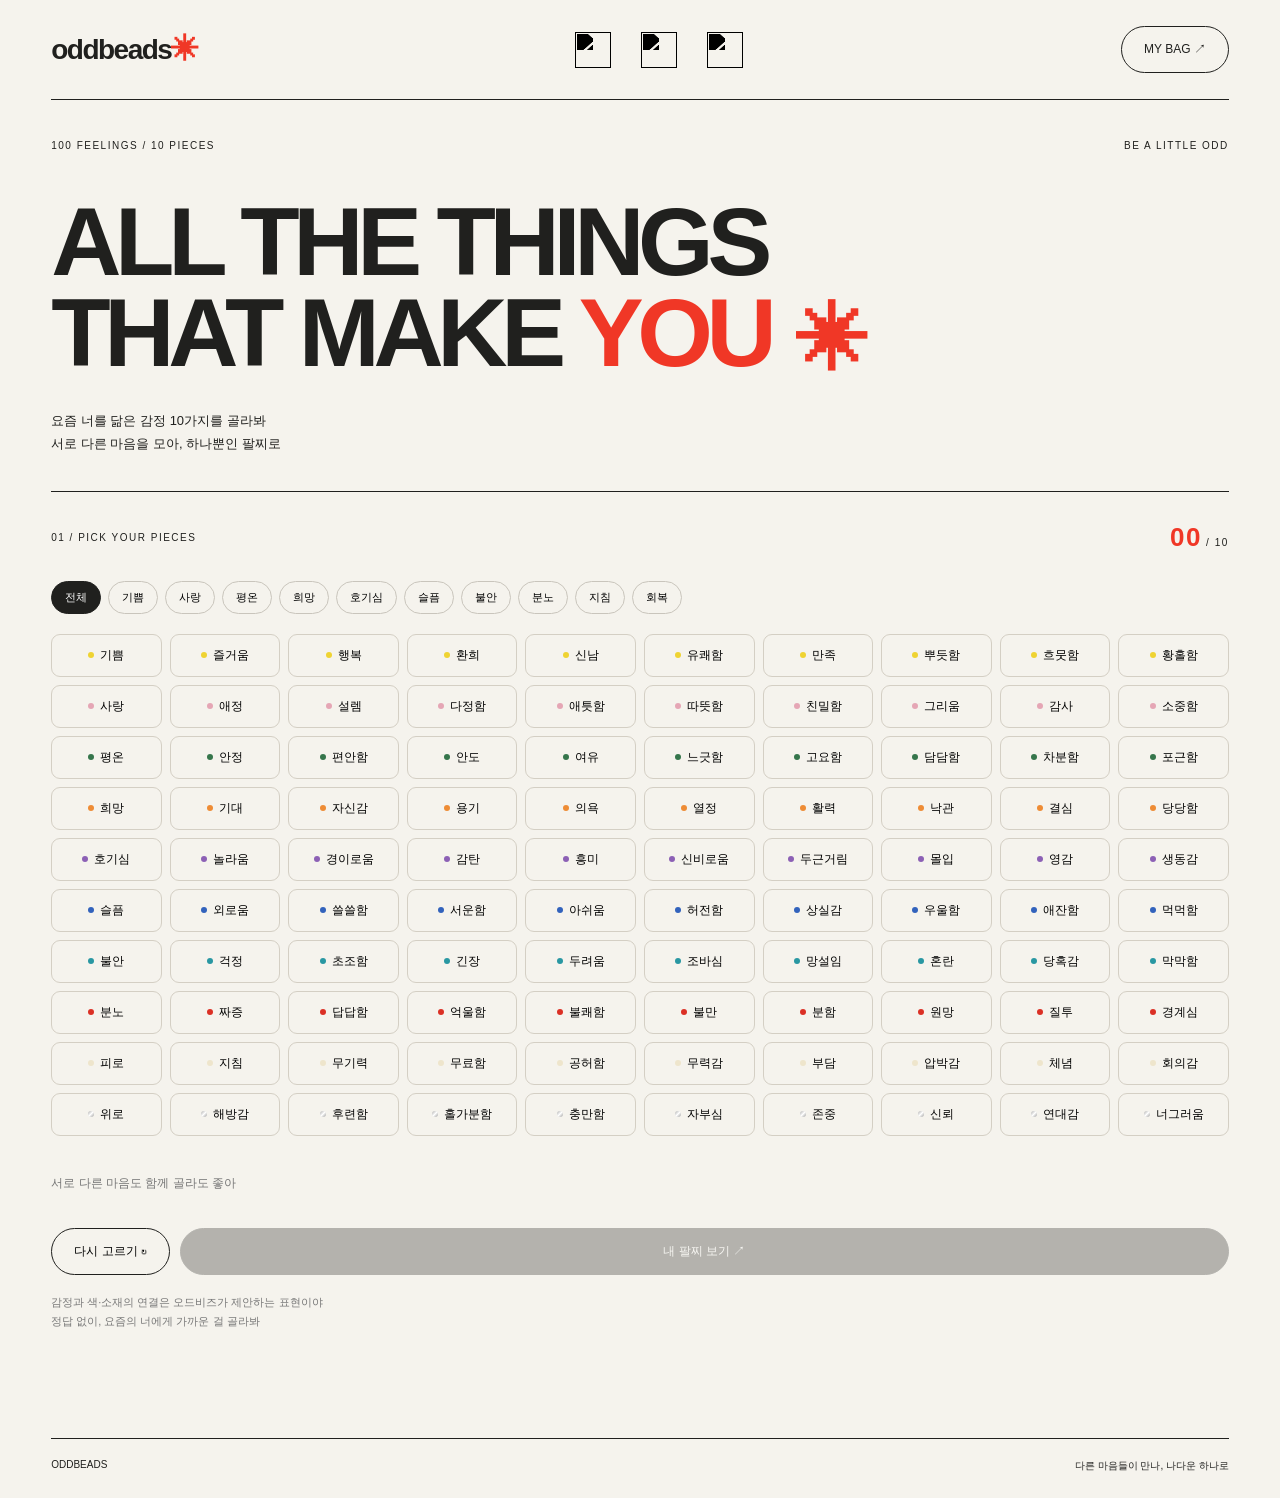
==== index.html @ 7bb87c07 "Add files via upload" ====
<!doctype html><html lang="ko"><head><meta charset="utf-8"><meta name="viewport" content="width=device-width,initial-scale=1"><title>EMOTION MIX — ODDBEADS</title><link rel="stylesheet" href="emotions.css?v=6"><link rel="stylesheet" href="emotion-steps.css?v=2"></head><body><header><a class="brand" href="home.html">oddbeads<span>✳</span></a><nav aria-label="Main navigation"><a href="home.html#beads" aria-label="Explore beads"><img src="assets/letter-0.png" alt=""><span>EXPLORE BEADS</span></a><a href="home.html#story" aria-label="Little meanings"><img src="assets/letter-0.png" alt=""><span>LITTLE MEANINGS</span></a><a href="emotions.html" aria-label="Style mix" aria-current="page"><img src="assets/letter-0.png" alt=""><span>STYLE MIX</span></a></nav><a class="outline" href="checkout.html">MY BAG ↗</a></header><main><section class="feeling-hero"><div class="eyebrow"><span>100 FEELINGS / 10 PIECES</span><span>BE A LITTLE ODD</span></div><h1>ALL THE THINGS<br>THAT MAKE <em>YOU</em><span class="hero-star" aria-hidden="true">✳</span></h1><div class="hero-bottom"><p>요즘 너를 닮은 감정 10가지를 골라봐<br>서로 다른 마음을 모아, 하나뿐인 팔찌로</p></div></section><section class="feeling-workspace"><div class="feeling-picker"><div class="section-top"><span>01 / PICK YOUR PIECES</span><span><b id="feeling-count">00</b> / 10</span></div><div id="feeling-filters" class="feeling-filters" role="group" aria-label="감정 묶음"></div><div id="feeling-options" class="feeling-options" role="group" aria-label="100가지 감정"></div><div id="selection-list" class="selection-list"></div><div class="picker-actions"><button id="reset-feelings" class="outline">다시 고르기 ↻</button><button id="build-bracelet" class="primary" disabled>내 팔찌 보기 ↗</button></div><p class="note">감정과 색·소재의 연결은 오드비즈가 제안하는 표현이야<br>정답 없이, 요즘의 너에게 가까운 걸 골라봐</p></div><aside class="bracelet-panel" hidden><div class="section-top"><span>02 / YOUR BRACELET</span><span class="live-dot">LIVE</span></div><div class="bracelet-preview" id="bracelet-preview"><div class="bracelet-cord"></div><div id="bracelet-beads"></div><div class="bracelet-center"><span>ODDBEADS</span><strong id="bracelet-title">PIECES OF ME</strong><span>10 PIECES · ONE YOU</span></div></div><p id="preview-caption" class="preview-caption"></p><div id="result-details" hidden><h3>A LITTLE MORE YOU</h3><ul id="recipe-list"></ul><div class="price-line"><span>팔찌 기본가</span><span>7,000원</span></div><div class="price-line"><span>비즈 10개</span><span id="beads-price"></span></div><div class="price-line total"><span>예상 상품 금액</span><strong id="bracelet-price"></strong></div><p class="note">16cm 기준 · 비즈 10mm 10개와 연결 줄로 구성한 조합 미리보기<br>비즈 단가는 제안 가격 · 배송비 별도<br>현재 주문 확인까지 가능하며 실제 결제는 연결 전이야</p><div class="purchase-actions"><button id="bracelet-cart" class="outline">장바구니 담기</button><button id="bracelet-buy" class="primary">주문 확인으로 ↗</button></div><button id="bracelet-custom" class="text-button">내 취향으로 더 다듬기 ↗</button></div><p id="status" role="status" aria-live="polite"></p></aside></section></main><footer><span>ODDBEADS</span><span>다른 마음들이 만나, 나다운 하나로</span></footer><script src="emotion-catalog.js"></script><script src="emotions.js?v=6"></script></body></html>
---- emotions.css ----
*{box-sizing:border-box}body{margin:0;background:#f5f3ed;color:#20201e;font-family:Helvetica,Arial,'Apple SD Gothic Neo',sans-serif}a{color:inherit;text-decoration:none}button{font:inherit;cursor:pointer}header{margin:0 4%;height:100px;border-bottom:1px solid;display:flex;align-items:center;justify-content:space-between}.brand{font-size:28px;font-weight:800;letter-spacing:-1.5px}.brand span{color:#f03726}header nav{display:flex;gap:22px}header nav a{position:relative;display:grid;place-items:center;width:44px;height:44px}header nav img{width:36px;height:36px;object-fit:contain;transition:transform .25s}header nav a:hover img{transform:translateY(-4px) rotate(-8deg)}header nav span{position:absolute;top:100%;white-space:nowrap;background:#20201e;color:white;padding:8px 12px;border-radius:20px;font-size:10px;opacity:0;pointer-events:none}header nav a:hover span,header nav a:focus-visible span{opacity:1}.outline,.primary{border:1px solid #20201e;border-radius:30px;padding:14px 22px;background:none;font-size:12px}.primary{background:#20201e;color:#fff}.primary:disabled{opacity:.3;cursor:default}main{margin:0 4%}.feeling-hero{padding:40px 0 35px}.eyebrow,.section-top{display:flex;justify-content:space-between;font-size:10px;letter-spacing:1.5px}.feeling-hero h1{font-size:clamp(48px,7.6vw,120px);letter-spacing:-.065em;line-height:.94;margin:45px 0 30px;position:relative;font-weight:800}.feeling-hero em{font-style:normal;color:#f03726}.hero-star{color:#f03726;display:inline-block;font-size:.75em;margin-left:25px;animation:spin 25s linear infinite}.hero-bottom{display:flex;justify-content:space-between;align-items:end}.hero-bottom h2{font-size:28px;letter-spacing:-1px;margin:0}.hero-bottom p{font-size:13px;line-height:1.8;margin:0}.feeling-workspace{border-top:1px solid #20201e;display:grid;grid-template-columns:1.15fr 1fr;gap:5%;padding-top:30px}.feeling-picker{padding-bottom:35px}.section-top{align-items:center}.section-top b{font-size:26px;color:#f03726}.feeling-filters{display:flex;gap:7px;flex-wrap:wrap;margin:28px 0 20px}.feeling-filters button{border:1px solid #c9c5bc;border-radius:20px;background:transparent;padding:8px 13px;font-size:11px}.feeling-filters .on{background:#20201e;color:#fff;border-color:#20201e}.feeling-options{display:grid;grid-template-columns:repeat(5,minmax(0,1fr));gap:8px}.feeling-options button{display:flex;align-items:center;justify-content:center;gap:6px;border:1px solid #d4cfc4;border-radius:9px;min-height:43px;background:transparent;font-size:12px;transition:transform .2s,background .2s,color .2s}.feeling-options button:hover{transform:translateY(-3px);border-color:#20201e}.feeling-options button.on{background:#20201e;color:#fff;animation:pop .3s ease}.feeling-options button:disabled:not(.on){opacity:.3;cursor:default}.feeling-options button[hidden]{display:none}.feeling-options i{width:6px;height:6px;border-radius:50%;flex:none}.selection-list{display:flex;gap:7px;flex-wrap:wrap;min-height:60px;align-content:center;margin-top:18px}.selection-list button{border:0;border-bottom:1px solid #f03726;color:#a32d20;background:none;padding:6px 2px;font-size:11px}.selection-list>span{font-size:12px;color:#777}.picker-actions{display:flex;gap:10px;margin-top:14px}.picker-actions .primary{flex:1}.note{font-size:11px;color:#777;line-height:1.8;margin-top:18px}.bracelet-panel{position:sticky;top:25px;align-self:start;background:#ede9df;border-radius:4px;padding:25px}.live-dot:before{content:"";display:inline-block;width:6px;height:6px;background:#f03726;border-radius:50%;margin-right:6px}.bracelet-preview{position:relative;width:min(100%,370px);aspect-ratio:1;margin:25px auto 10px}.bracelet-cord{position:absolute;inset:10%;border:1px solid #a49a87;border-radius:50%}#bracelet-beads{position:absolute;inset:0}.bracelet-slot{position:absolute;width:19%;height:19%;transform:translate(-50%,-50%);display:grid;place-items:center}.bracelet-slot>span{background:#f5f3ed;border:1px dashed #bdb6a7;border-radius:50%;width:48%;aspect-ratio:1;display:grid;place-items:center;color:#bdb6a7;font-size:13px}.bracelet-slot img{width:100%;height:100%;object-fit:contain;filter:drop-shadow(0 5px 3px #655c4320);transform:rotate(var(--turn));animation:bead-in .5s cubic-bezier(.2,.8,.25,1.3) both}.bracelet-center{position:absolute;inset:35% 20%;display:flex;flex-direction:column;justify-content:center;text-align:center;gap:10px;pointer-events:none}.bracelet-center span{font-size:8px;letter-spacing:2px}.bracelet-center strong{font-size:15px;letter-spacing:-.5px}.preview-caption{text-align:center;font-size:12px;line-height:1.7}.celebrate .bracelet-slot img{animation:bead-in .6s cubic-bezier(.2,.8,.25,1.4) var(--delay) both}#result-details{margin-top:25px;border-top:1px solid #bfb7a7;padding-top:12px}#result-details h3{font-size:24px;letter-spacing:-1px}#recipe-list{padding:0;margin:0 0 22px;list-style:none;display:grid;grid-template-columns:1fr 1fr;gap:10px}#recipe-list li span,#recipe-list small{display:block;font-size:11px}#recipe-list small{font-size:10px;color:#777;margin-top:3px}.price-line{display:flex;justify-content:space-between;font-size:12px;margin:12px 0}.price-line.total{border-top:1px solid #c4bcac;padding-top:15px;font-size:16px}.purchase-actions{display:flex;gap:8px}.purchase-actions button{flex:1;padding:14px 8px}.text-button{border:0;border-bottom:1px solid;background:none;padding:8px 0;font-size:11px;margin-top:15px}#status{font-size:12px;color:#a32d20;min-height:18px}footer{margin:60px 4% 25px;border-top:1px solid #20201e;padding-top:20px;display:flex;justify-content:space-between;font-size:10px}button:focus-visible,a:focus-visible{outline:2px solid #f03726;outline-offset:4px}@keyframes spin{to{transform:rotate(360deg)}}@keyframes pop{50%{transform:scale(1.08)}}@keyframes bead-in{from{opacity:0;transform:translateY(-30px) rotate(calc(var(--turn) - 40deg)) scale(.5)}to{opacity:1;transform:rotate(var(--turn)) scale(1)}}@media(max-width:800px){.feeling-workspace{grid-template-columns:1fr}.bracelet-panel{position:static}.hero-bottom{align-items:start;gap:15px}.hero-bottom h2{font-size:22px}.hero-bottom p{font-size:11px}header{height:80px}.brand{font-size:23px}header nav{gap:7px}header>.outline{padding:10px;font-size:10px}.feeling-hero h1{margin-top:30px}.hero-star{margin-left:12px}}@media(max-width:450px){.feeling-options{grid-template-columns:repeat(4,minmax(0,1fr))}.hero-bottom{flex-direction:column}header nav img{width:28px;height:28px}header nav a{width:30px}.picker-actions .outline,.picker-actions .primary{padding:13px 9px;font-size:11px}}@media(prefers-reduced-motion:reduce){*,*:before,*:after{animation:none!important;transition:none!important}}
header nav img{filter:brightness(0)}
---- emotion-steps.css ----
[hidden]{display:none!important}.feeling-workspace{grid-template-columns:1fr}.feeling-workspace:not(.has-bracelet) .feeling-options{grid-template-columns:repeat(10,minmax(0,1fr))}.feeling-workspace.has-bracelet{grid-template-columns:1.15fr 1fr}.bracelet-panel{scroll-margin-top:30px}.bracelet-panel:not([hidden]){display:block}@media(max-width:1000px){.feeling-workspace:not(.has-bracelet) .feeling-options{grid-template-columns:repeat(5,minmax(0,1fr))}}@media(max-width:800px){.feeling-workspace.has-bracelet{grid-template-columns:1fr}}@media(max-width:450px){.feeling-workspace:not(.has-bracelet) .feeling-options{grid-template-columns:repeat(4,minmax(0,1fr))}}
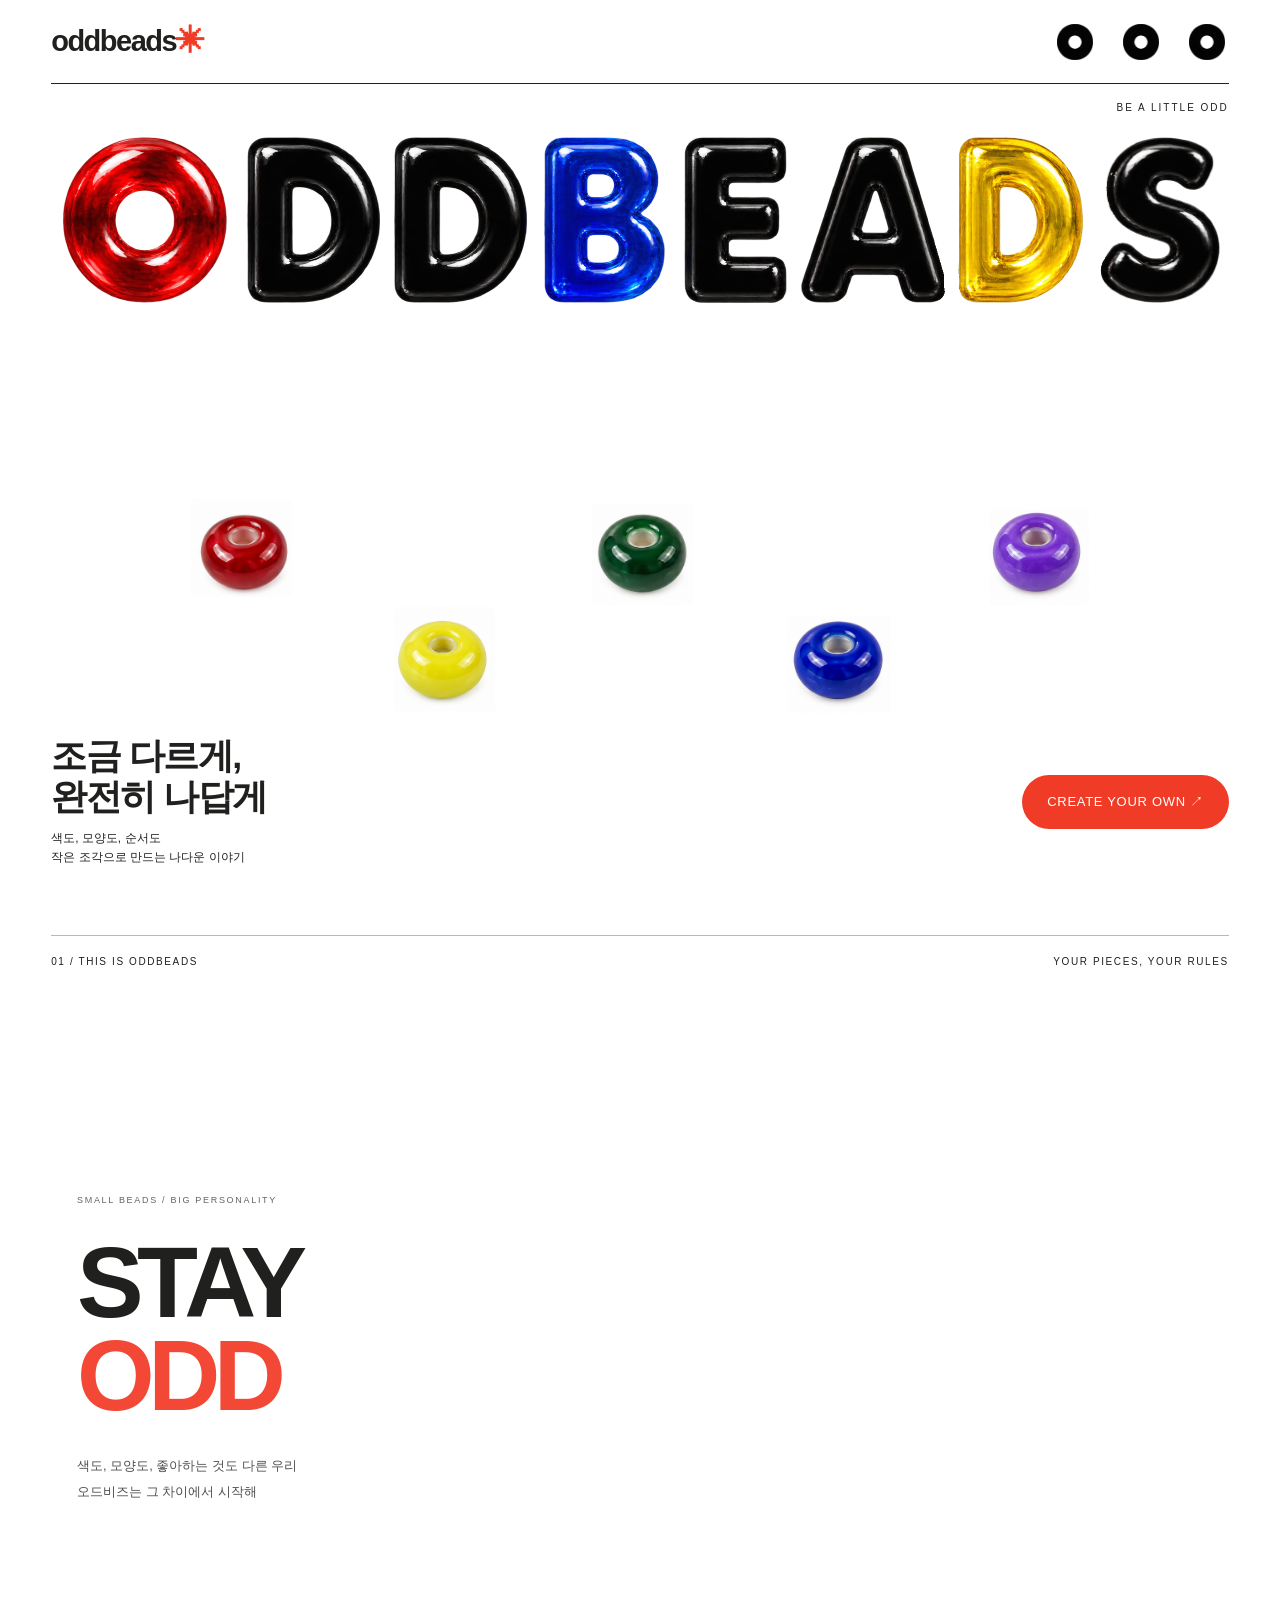
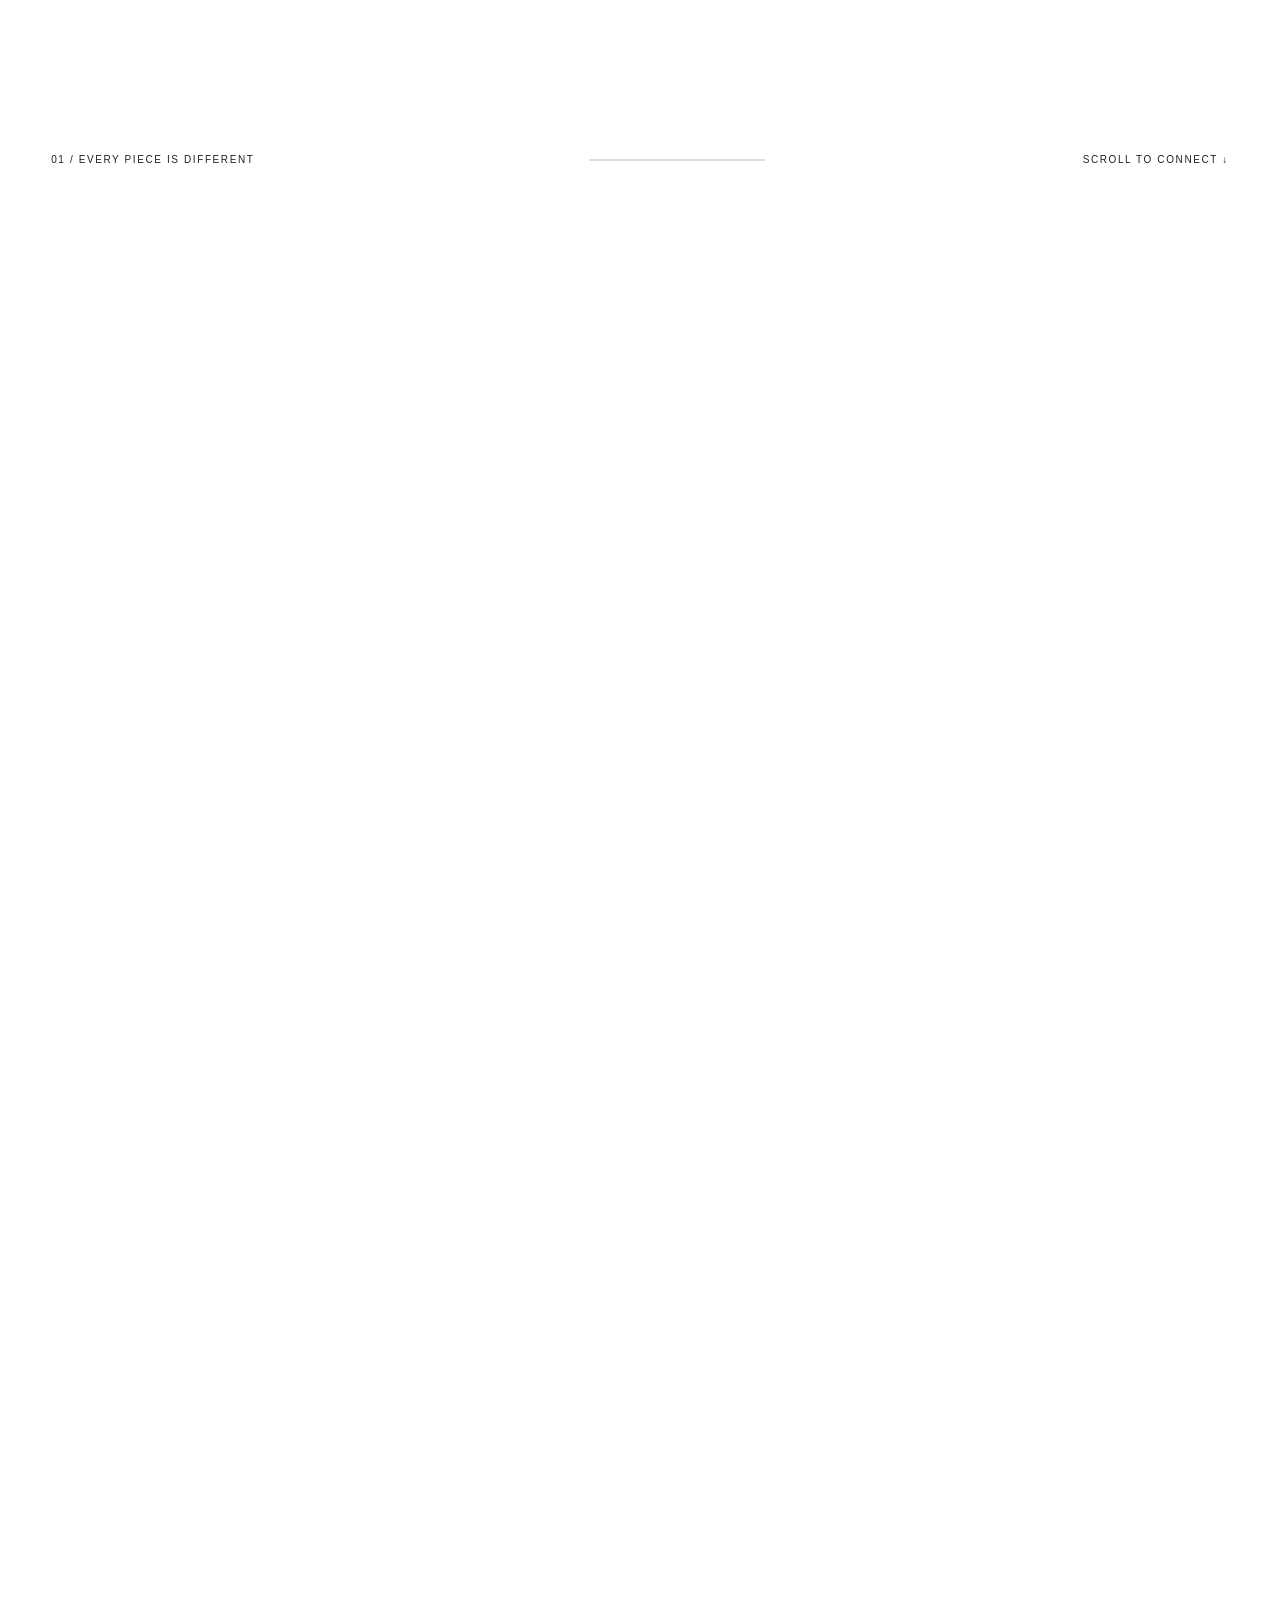
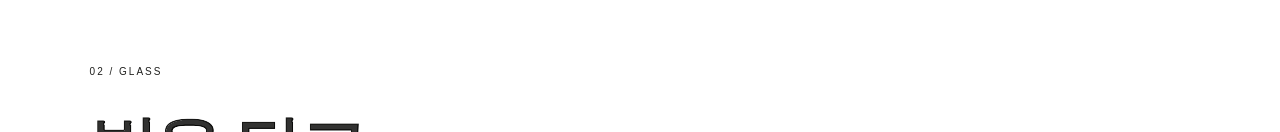
==== commit 34bcf6d6: "Set homepage landing page to brand home Co-authored-by: Copilot App <223556219+Copilot@users.noreply" ====
--- a/index.html
+++ b/index.html
@@ -1 +1,13 @@
-<!doctype html><html lang="ko"><head><meta charset="utf-8"><meta name="viewport" content="width=device-width,initial-scale=1"><title>EMOTION MIX — ODDBEADS</title><link rel="stylesheet" href="emotions.css?v=6"><link rel="stylesheet" href="emotion-steps.css?v=2"></head><body><header><a class="brand" href="home.html">oddbeads<span>✳</span></a><nav aria-label="Main navigation"><a href="home.html#beads" aria-label="Explore beads"><img src="assets/letter-0.png" alt=""><span>EXPLORE BEADS</span></a><a href="home.html#story" aria-label="Little meanings"><img src="assets/letter-0.png" alt=""><span>LITTLE MEANINGS</span></a><a href="emotions.html" aria-label="Style mix" aria-current="page"><img src="assets/letter-0.png" alt=""><span>STYLE MIX</span></a></nav><a class="outline" href="checkout.html">MY BAG ↗</a></header><main><section class="feeling-hero"><div class="eyebrow"><span>100 FEELINGS / 10 PIECES</span><span>BE A LITTLE ODD</span></div><h1>ALL THE THINGS<br>THAT MAKE <em>YOU</em><span class="hero-star" aria-hidden="true">✳</span></h1><div class="hero-bottom"><p>요즘 너를 닮은 감정 10가지를 골라봐<br>서로 다른 마음을 모아, 하나뿐인 팔찌로</p></div></section><section class="feeling-workspace"><div class="feeling-picker"><div class="section-top"><span>01 / PICK YOUR PIECES</span><span><b id="feeling-count">00</b> / 10</span></div><div id="feeling-filters" class="feeling-filters" role="group" aria-label="감정 묶음"></div><div id="feeling-options" class="feeling-options" role="group" aria-label="100가지 감정"></div><div id="selection-list" class="selection-list"></div><div class="picker-actions"><button id="reset-feelings" class="outline">다시 고르기 ↻</button><button id="build-bracelet" class="primary" disabled>내 팔찌 보기 ↗</button></div><p class="note">감정과 색·소재의 연결은 오드비즈가 제안하는 표현이야<br>정답 없이, 요즘의 너에게 가까운 걸 골라봐</p></div><aside class="bracelet-panel" hidden><div class="section-top"><span>02 / YOUR BRACELET</span><span class="live-dot">LIVE</span></div><div class="bracelet-preview" id="bracelet-preview"><div class="bracelet-cord"></div><div id="bracelet-beads"></div><div class="bracelet-center"><span>ODDBEADS</span><strong id="bracelet-title">PIECES OF ME</strong><span>10 PIECES · ONE YOU</span></div></div><p id="preview-caption" class="preview-caption"></p><div id="result-details" hidden><h3>A LITTLE MORE YOU</h3><ul id="recipe-list"></ul><div class="price-line"><span>팔찌 기본가</span><span>7,000원</span></div><div class="price-line"><span>비즈 10개</span><span id="beads-price"></span></div><div class="price-line total"><span>예상 상품 금액</span><strong id="bracelet-price"></strong></div><p class="note">16cm 기준 · 비즈 10mm 10개와 연결 줄로 구성한 조합 미리보기<br>비즈 단가는 제안 가격 · 배송비 별도<br>현재 주문 확인까지 가능하며 실제 결제는 연결 전이야</p><div class="purchase-actions"><button id="bracelet-cart" class="outline">장바구니 담기</button><button id="bracelet-buy" class="primary">주문 확인으로 ↗</button></div><button id="bracelet-custom" class="text-button">내 취향으로 더 다듬기 ↗</button></div><p id="status" role="status" aria-live="polite"></p></aside></section></main><footer><span>ODDBEADS</span><span>다른 마음들이 만나, 나다운 하나로</span></footer><script src="emotion-catalog.js"></script><script src="emotions.js?v=6"></script></body></html>+<!doctype html>
+<html lang="ko">
+<head>
+<meta charset="utf-8">
+<meta name="viewport" content="width=device-width,initial-scale=1">
+<meta http-equiv="refresh" content="0; url=home.html">
+<link rel="canonical" href="home.html">
+<title>ODDBEADS — 조금 다르게, 완전히 나답게</title>
+</head>
+<body>
+<p><a href="home.html">ODDBEADS 홈페이지로 이동하기</a></p>
+</body>
+</html>
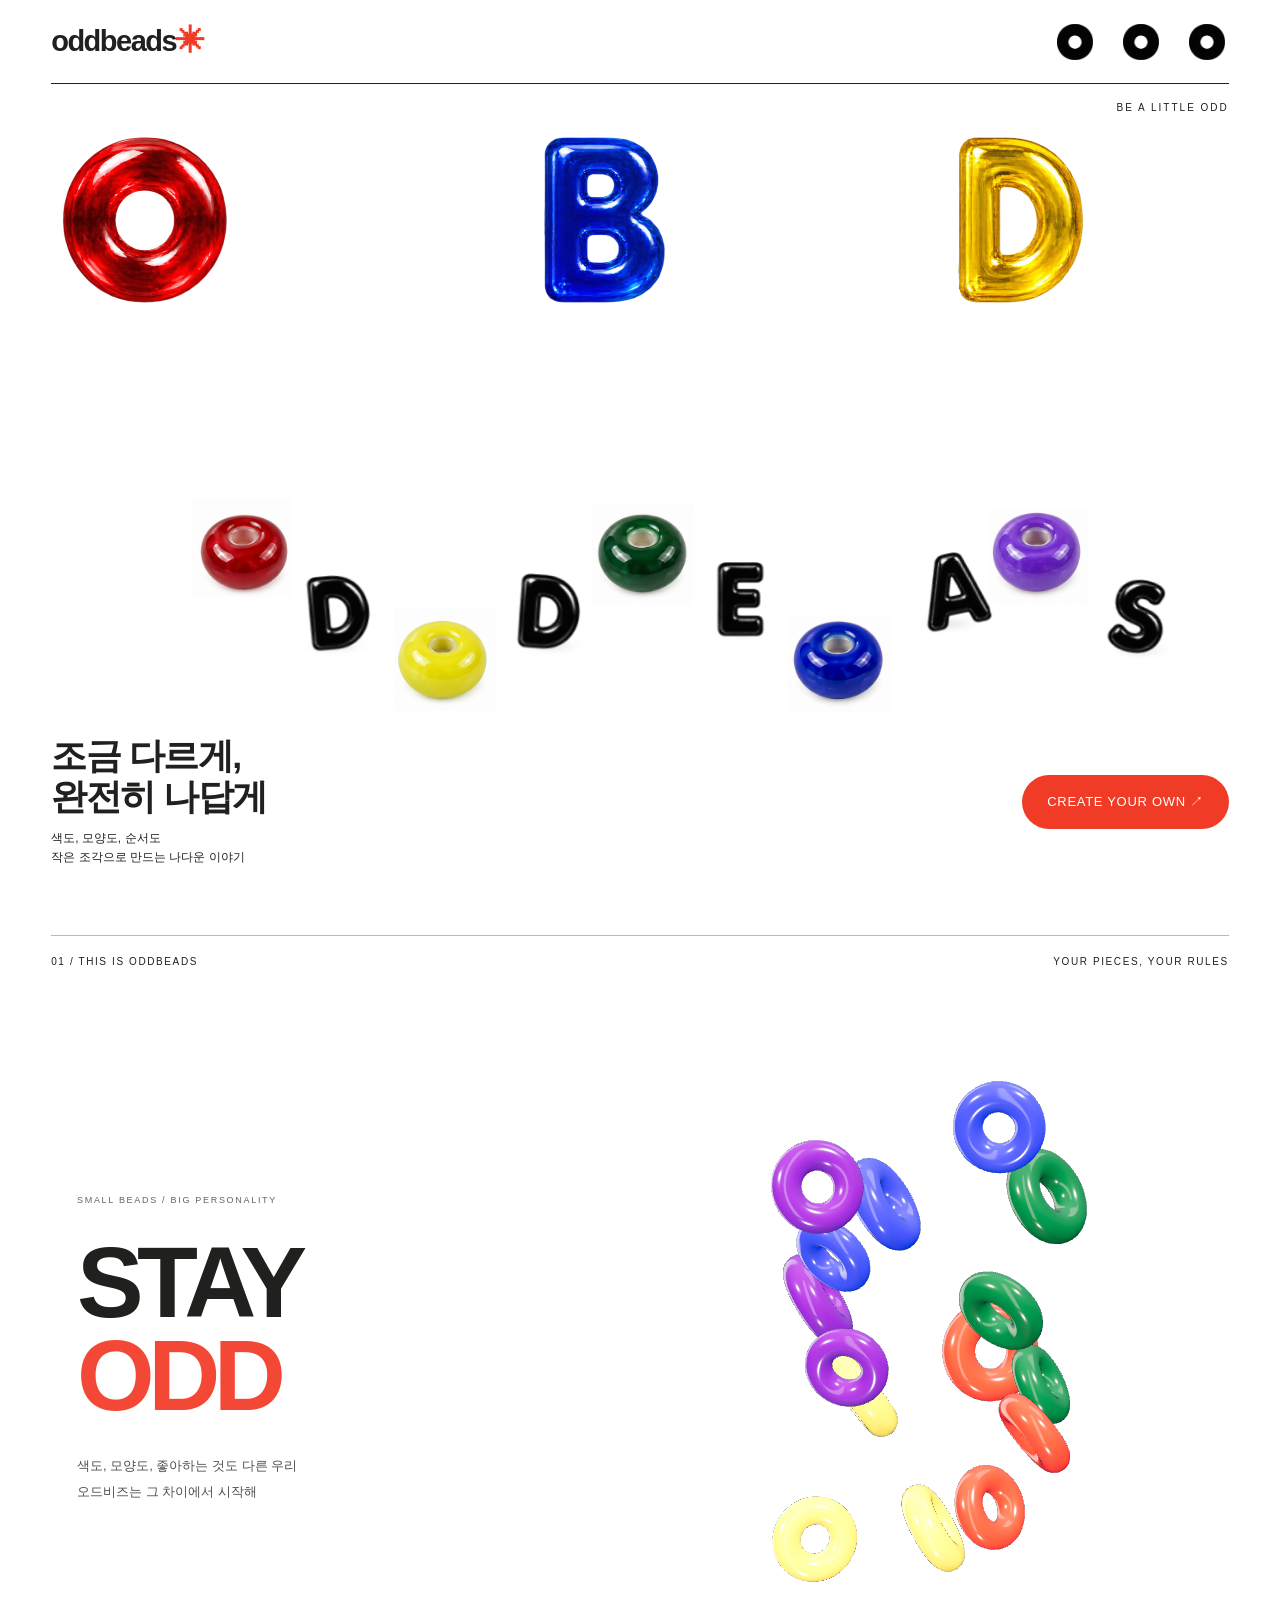
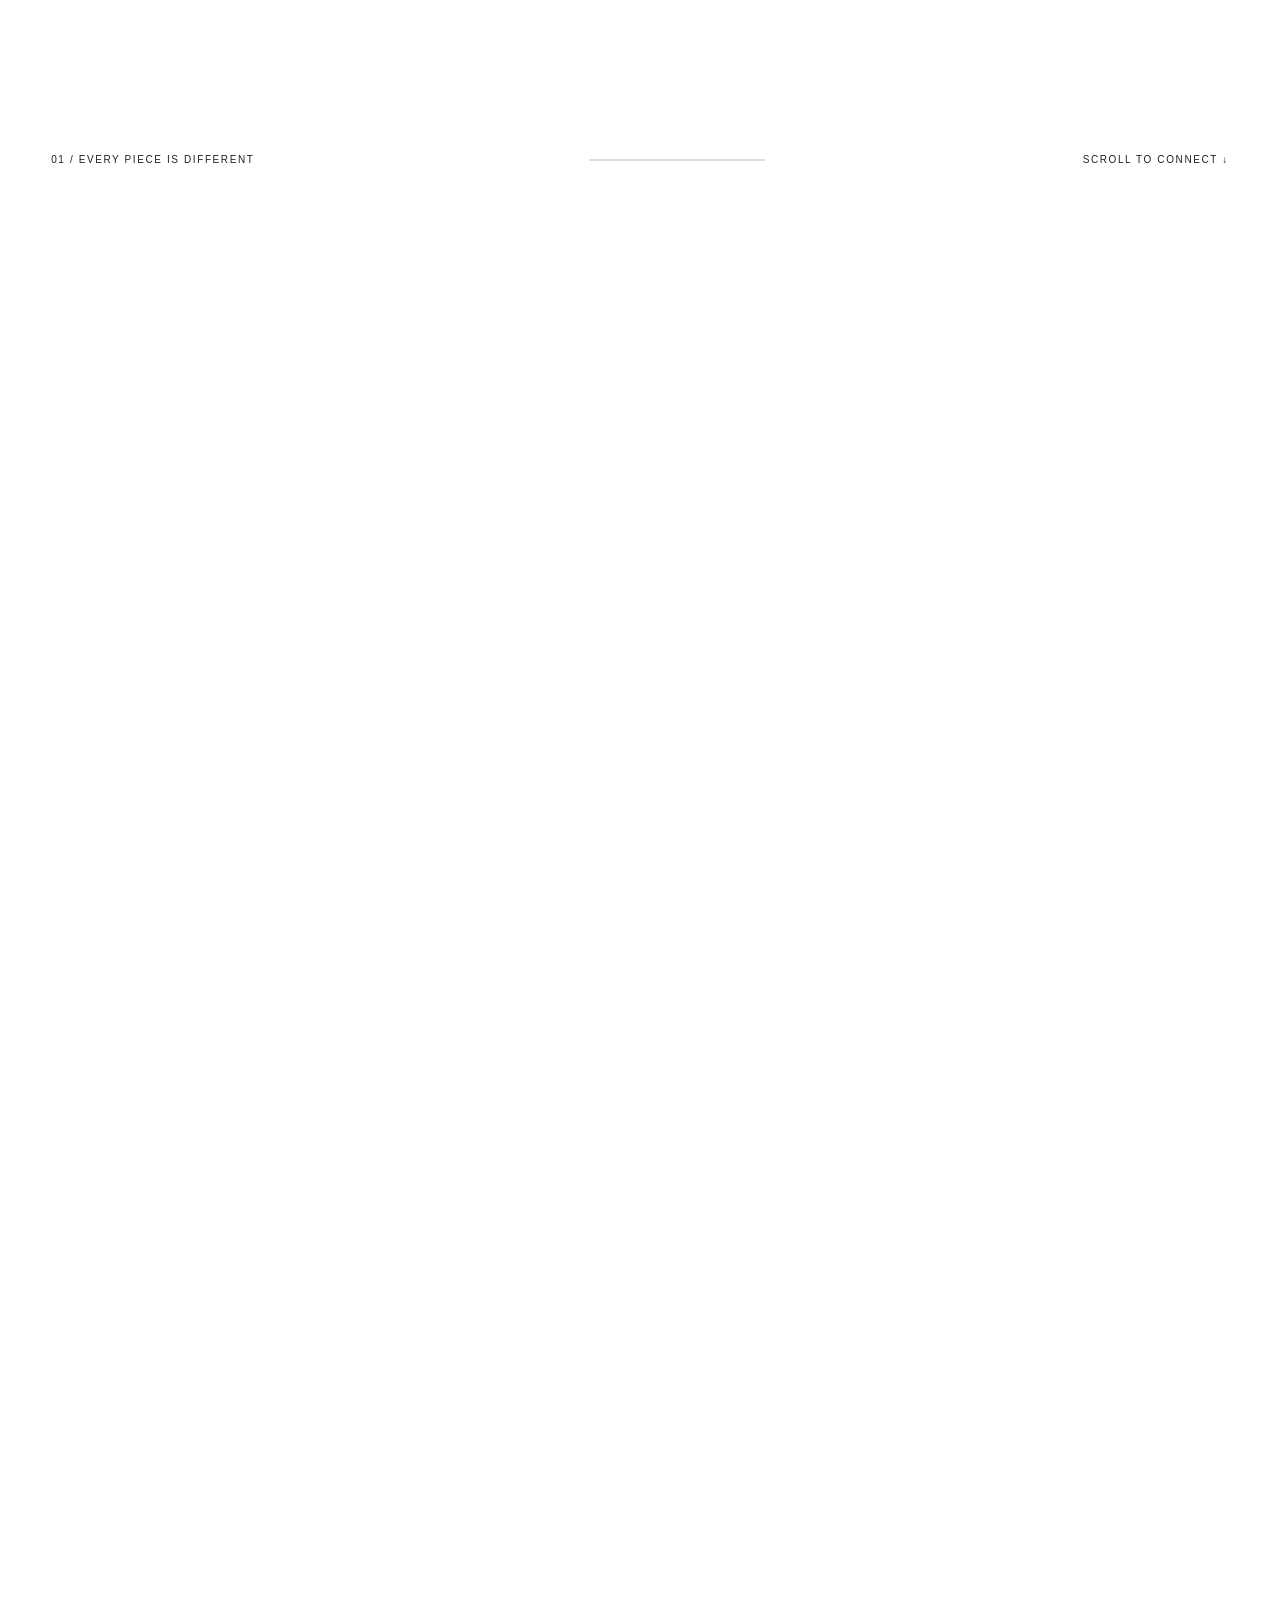
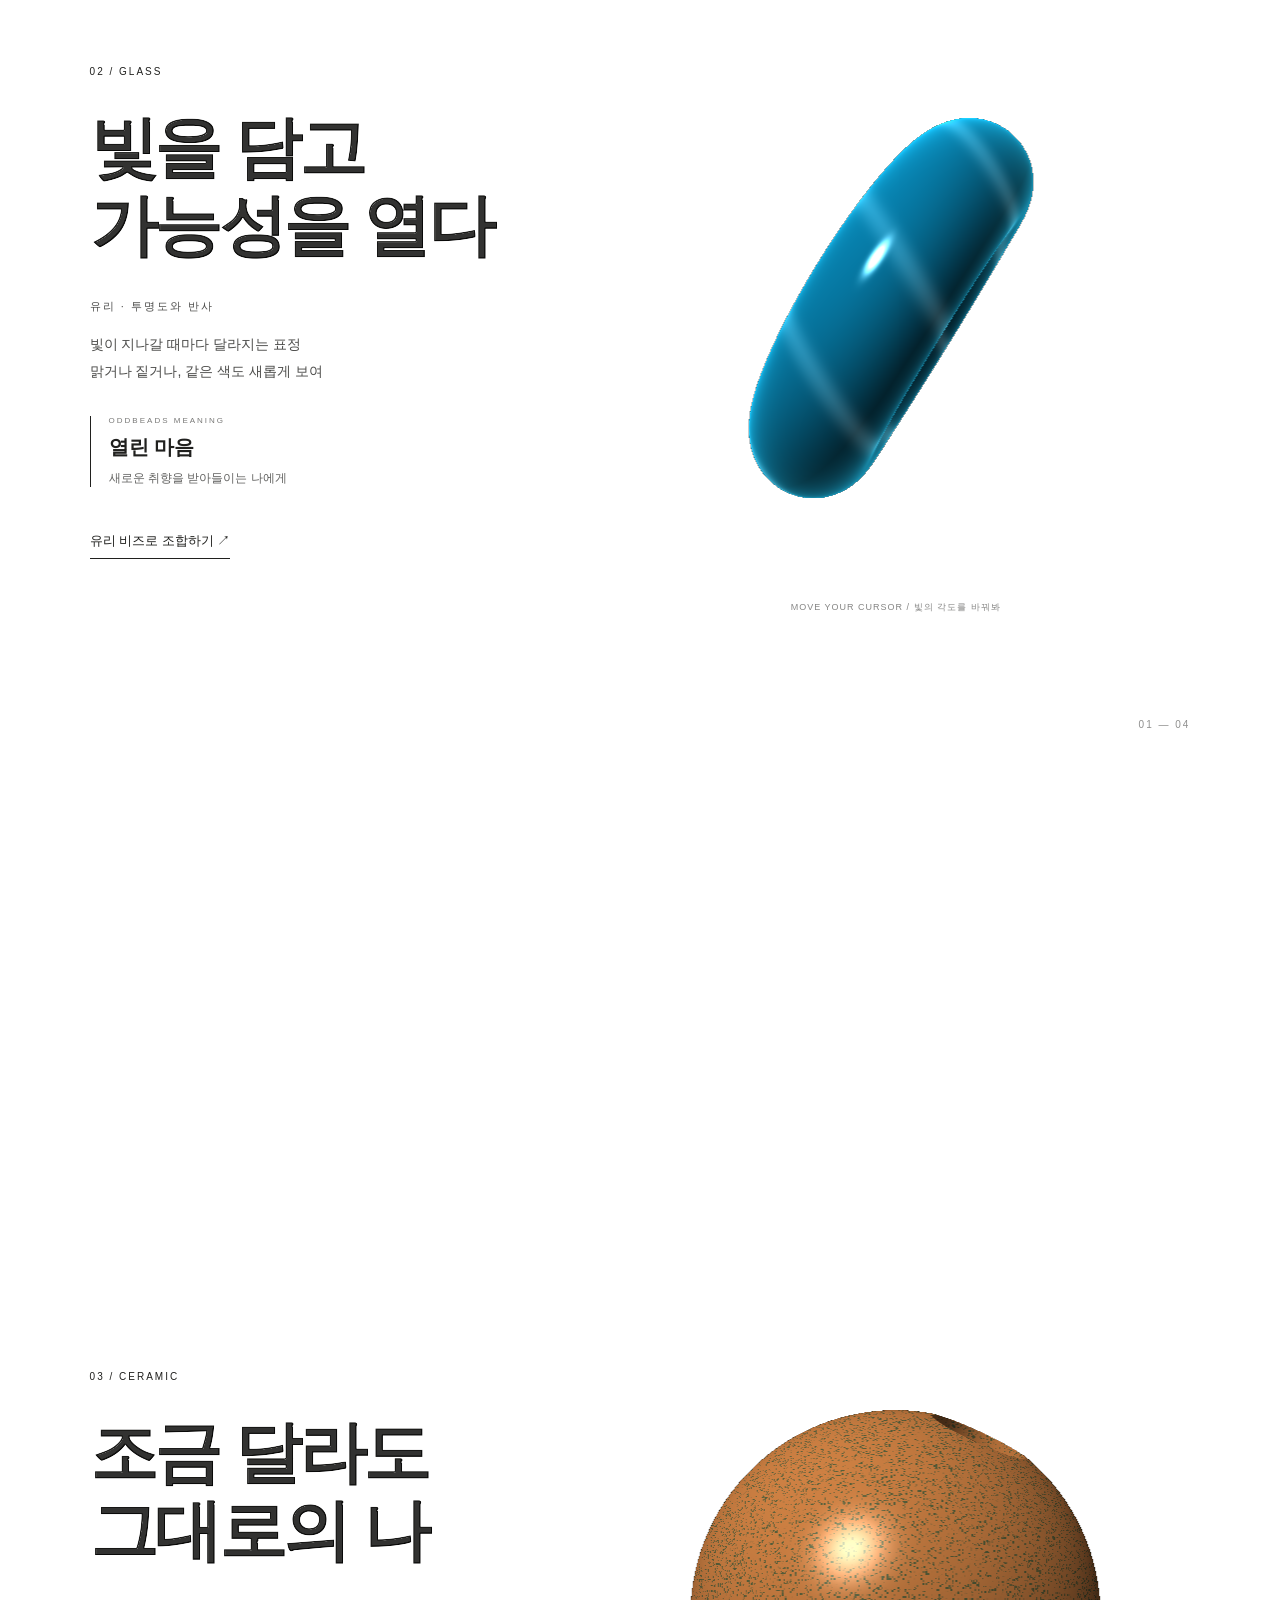
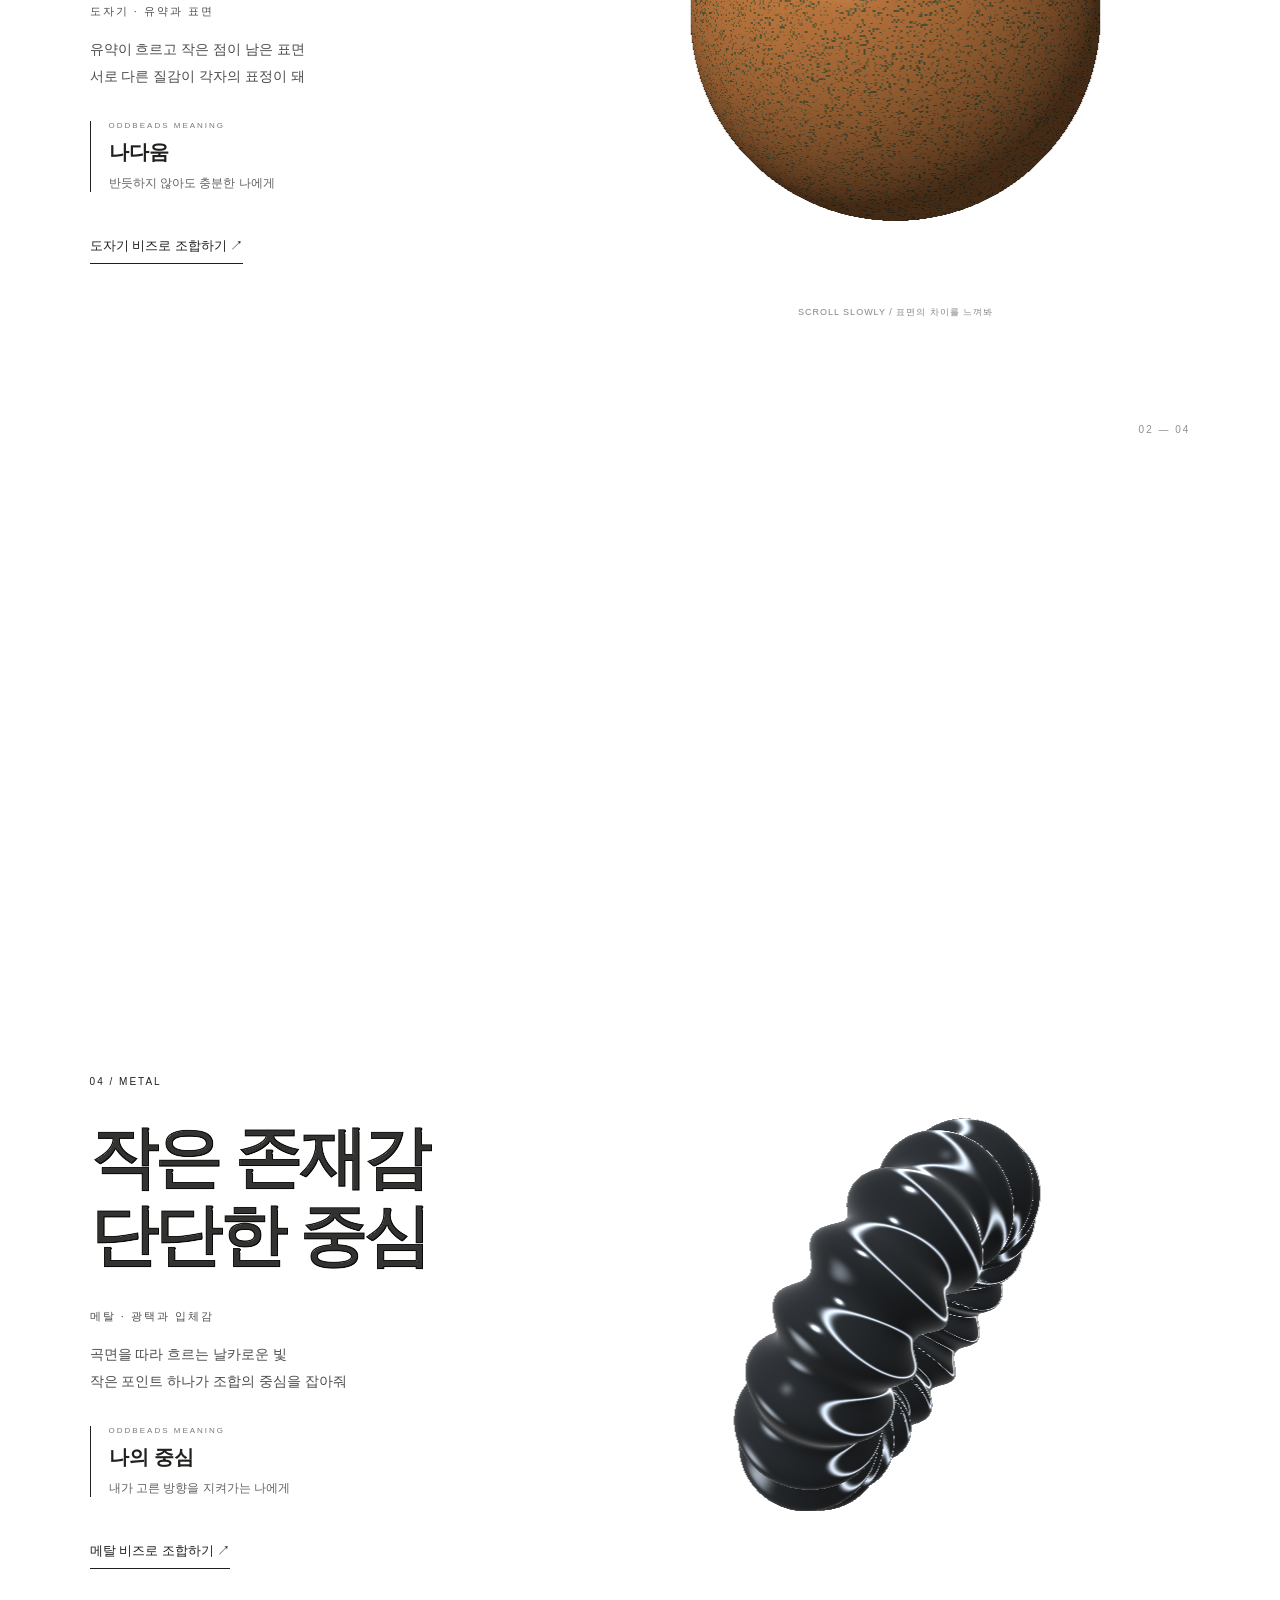
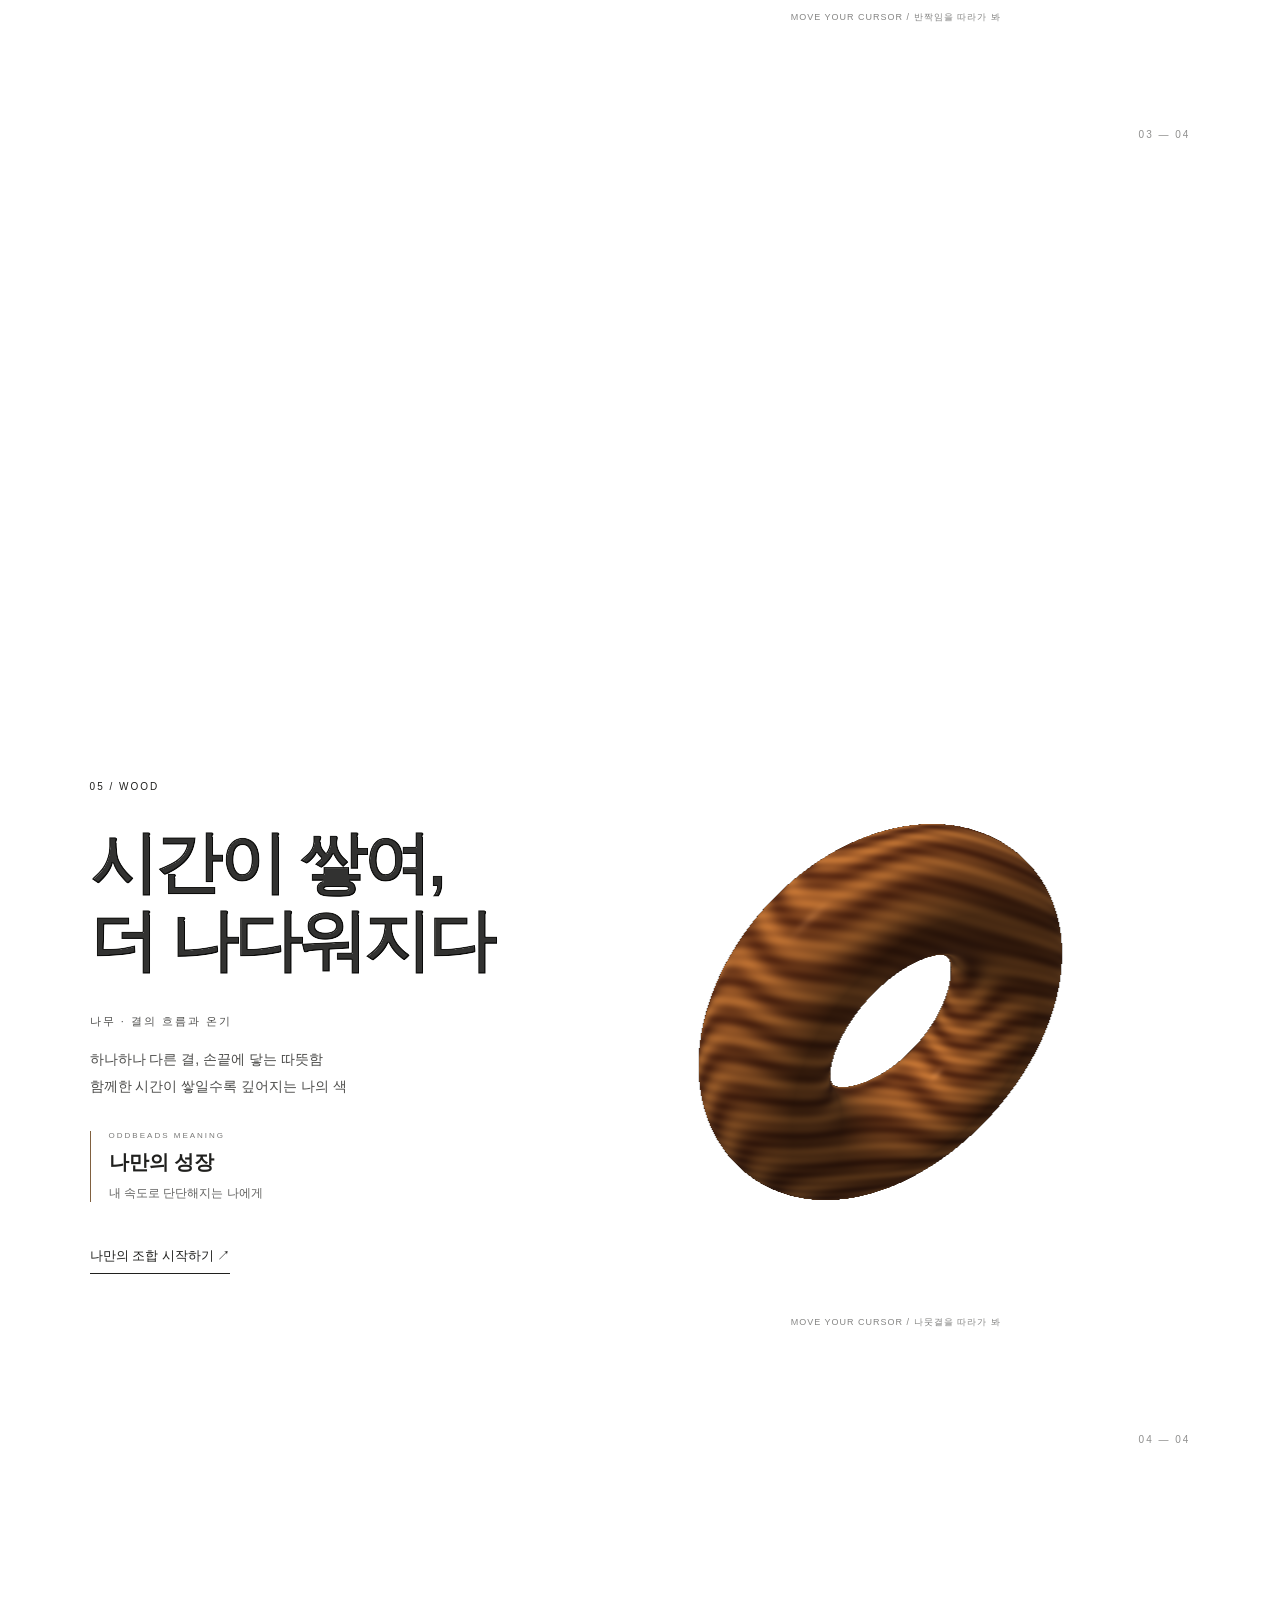
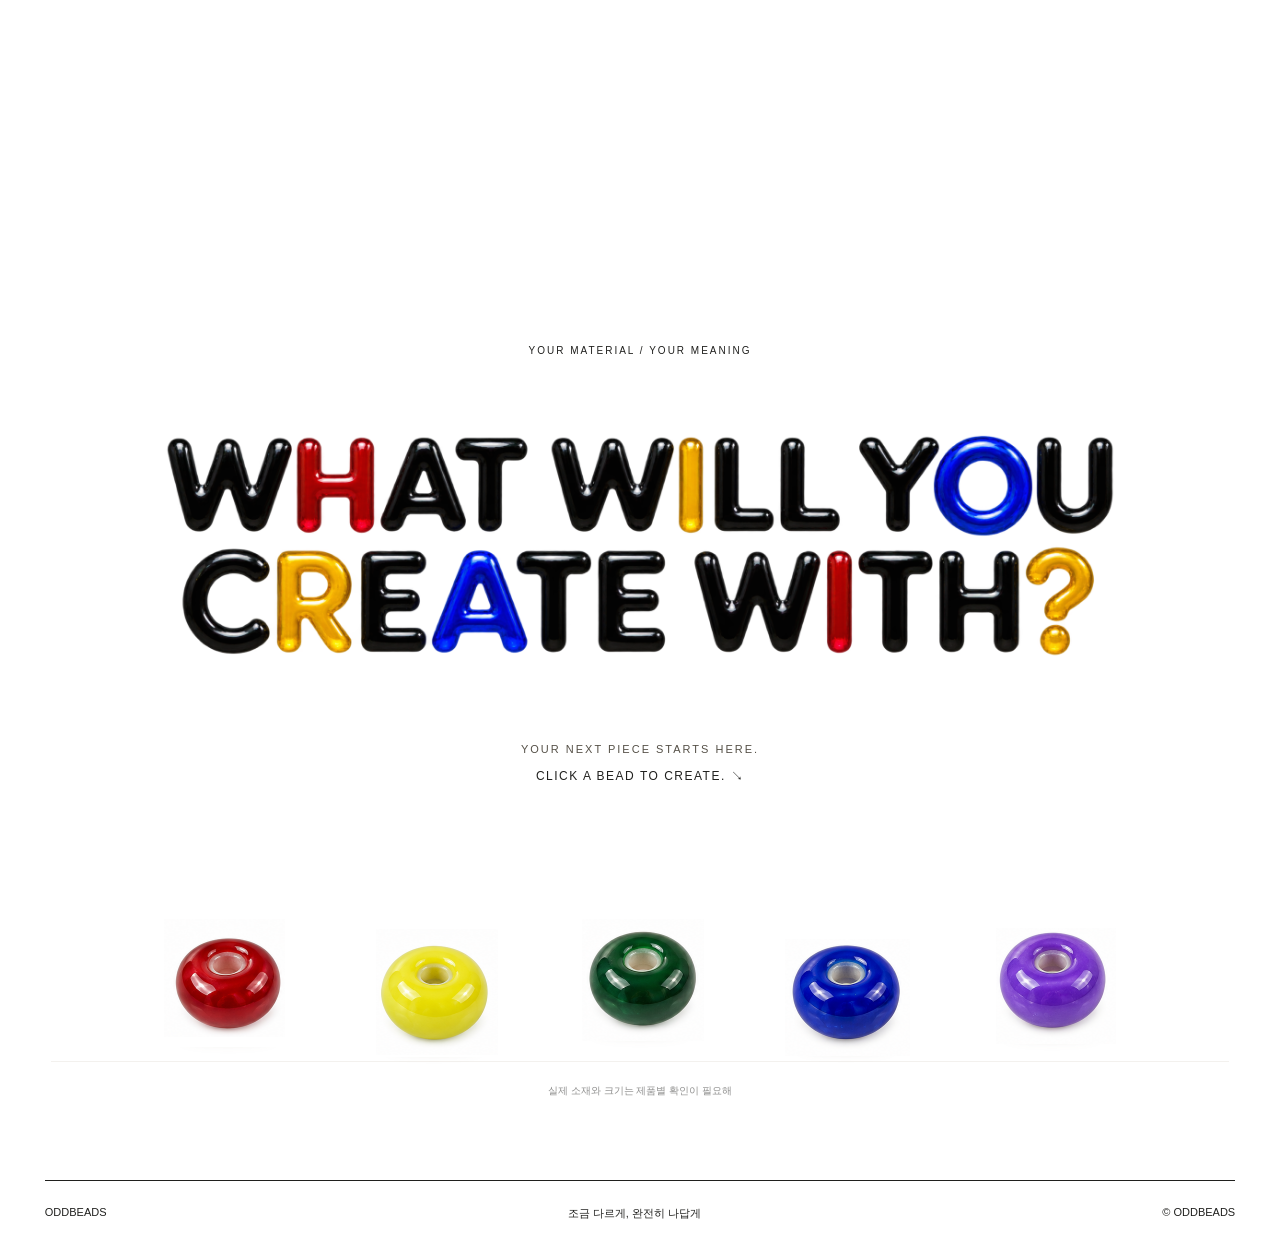
==== commit d556782d: "Serve brand homepage at site root Co-authored-by: Copilot App <223556219+Copilot@users.noreply.githu" ====
--- a/index.html
+++ b/index.html
@@ -1,13 +1,24 @@
-<!doctype html>
-<html lang="ko">
-<head>
-<meta charset="utf-8">
-<meta name="viewport" content="width=device-width,initial-scale=1">
-<meta http-equiv="refresh" content="0; url=home.html">
-<link rel="canonical" href="home.html">
-<title>ODDBEADS — 조금 다르게, 완전히 나답게</title>
-</head>
-<body>
-<p><a href="home.html">ODDBEADS 홈페이지로 이동하기</a></p>
-</body>
-</html>
+<!doctype html><html lang="ko"><head><meta charset="utf-8"><meta name="viewport" content="width=device-width,initial-scale=1"><title>ODDBEADS — 조금 다르게, 완전히 나답게</title><meta name="description" content="오드비즈. 작은 조각으로 만드는 나다운 이야기"><style>
+*{box-sizing:border-box}html{scroll-behavior:smooth}body{margin:0;background:#f5f3ed;color:#20201e;font-family:Helvetica,Arial,'Apple SD Gothic Neo',sans-serif}a{color:inherit;text-decoration:none}button{font:inherit;cursor:pointer}header{margin:0 3.5%;height:104px;border-bottom:1px solid;display:flex;align-items:center;justify-content:space-between}.brand{font-size:29px;font-weight:800;letter-spacing:-1.5px}.brand span{color:#f03c27}nav{display:flex;gap:38px;font-size:15px}.cta{border:1px solid;border-radius:40px;background:transparent;padding:16px 23px;font-size:15px}.hero{padding:48px 3.5% 70px;overflow:hidden}.eyebrow{display:flex;justify-content:space-between;font-size:12px;letter-spacing:2px}.logo-stage{height:clamp(180px,22vw,380px);display:flex;align-items:center;justify-content:center;margin:40px auto 0;position:relative}.letter{height:100%;display:flex;align-items:center;justify-content:center;flex-shrink:1;min-width:0;animation:arrival 1.65s both;animation-delay:calc(var(--i)*55ms);transform-origin:center}.letter img{width:100%;max-height:100%;object-fit:contain;display:block;transition:transform .25s}.letter:hover img{transform:translateY(-9px) rotate(4deg)}@keyframes arrival{0%{opacity:0;transform:translate(var(--sx),-380px) rotate(var(--spin))}12%{opacity:1}48%{transform:translate(0,35px) rotate(-8deg)}65%{transform:translate(0,-45px) rotate(5deg)}79%{transform:translate(0,15px) rotate(-3deg)}91%{transform:translate(0,-8px) rotate(1deg)}100%{opacity:1;transform:translate(0,0) rotate(0)}}.beads{height:clamp(270px,27vw,450px);position:relative;margin:10px auto 0;max-width:1600px}.bead{position:absolute;width:18%;border:0;background:none;padding:0;animation:bead-arrive .9s 1.55s both;transition:transform .3s}.bead img{width:100%;display:block;mix-blend-mode:multiply}.bead:hover{transform:translateY(-15px) rotate(7deg)}.red{left:4%;top:5%}.yellow{left:23%;top:32%}.green{left:43%;top:0}.star{left:63%;top:34%}.purple{left:81%;top:-3%}@keyframes bead-arrive{from{opacity:0;translate:0 45px}to{opacity:1;translate:0 0}}.hero-bottom{display:flex;justify-content:space-between;align-items:end;margin-top:35px}h1{font-size:clamp(34px,4vw,65px);line-height:1.17;letter-spacing:-2.5px;margin:0}.hero-bottom p{font-size:15px;line-height:1.9}.actions{display:flex;align-items:center;gap:20px}.main-cta{background:#f03c27;color:#fff;border:0;border-radius:35px;padding:20px 28px}.replay{background:none;border:0;border-bottom:1px solid;padding:8px 0;font-size:12px}.about{margin:0 3.5%;padding:75px 0;border-top:1px solid;display:grid;grid-template-columns:1fr 1fr;gap:30px}.about h2{font-size:36px;letter-spacing:-1px;margin:0}.about p{font-size:15px;line-height:2;margin:0;max-width:450px}.small{font-size:10px;letter-spacing:2px;display:block;margin-bottom:18px}footer{margin:0 3.5%;border-top:1px solid;padding:25px 0;display:flex;justify-content:space-between;font-size:11px}dialog{border:1px solid;border-radius:4px;padding:35px;max-width:380px;background:#f5f3ed}dialog::backdrop{background:#0005}dialog p{line-height:1.8}dialog button{background:#20201e;color:white;border:0;padding:12px 22px;border-radius:30px}a:focus-visible,button:focus-visible{outline:2px solid #f03c27;outline-offset:5px}@media(max-width:700px){header{height:78px}.brand{font-size:23px}nav{display:none}.cta{font-size:12px;padding:12px 16px}.hero{padding-top:30px}.eyebrow{font-size:8px;letter-spacing:1px}.logo-stage{height:140px;margin-top:30px}.beads{height:210px;margin-top:15px}.bead{width:23%}.red{left:0}.yellow{left:18%;top:45%}.green{left:39%}.star{left:59%;top:45%}.purple{left:78%}.hero-bottom{margin-top:30px;display:block}.hero-bottom h1{font-size:42px}.actions{margin-top:25px}.about{grid-template-columns:1fr;padding:45px 0}.about h2{font-size:28px}footer{gap:20px;flex-wrap:wrap}}@media(prefers-reduced-motion:reduce){*{animation:none!important;transition:none!important}html{scroll-behavior:auto}}
+.bead{mix-blend-mode:multiply}.bead img{mix-blend-mode:normal}@media(max-width:700px){.beads{height:275px}.star{top:38%}.yellow{top:38%}} .red,.green,.purple{top:0}.red,.green,.purple{animation-delay:1.55s}@media(max-width:700px){.red,.green,.purple{top:0}}
+/* Reference composition: measurements scale with the full viewport. */
+header{margin:0 4%;height:5.8vw;min-height:84px}.hero{padding:2.9vw 4% 60px}.eyebrow{font-size:clamp(10px,.78vw,16px)}.logo-stage{height:14vw;min-height:150px;max-height:none;margin:3.7vw 0 0;justify-content:space-between}.letter{height:100%}.letter img{height:100%;width:100%;object-fit:fill}.beads{max-width:none;height:18vw;min-height:220px;margin:1.5vw 0 0}.bead{width:13.4%}.red{left:12%;top:0}.yellow{left:26.4%;top:3.2vw}.green{left:43.6%;top:0}.star{left:61%;top:3.2vw}.purple{left:73.5%;top:0}.hero-bottom{margin-top:1.7vw}h1{font-size:clamp(34px,3.15vw,65px)}
+@media(max-width:700px){header{height:78px;min-height:0}.hero{padding-top:30px}.logo-stage{height:15vw;min-height:90px;margin-top:35px}.letter img{object-fit:contain}.beads{height:43vw;min-height:190px;margin-top:20px}.bead{width:20%}.red{left:0;top:0}.yellow{left:20%;top:12vw}.green{left:40%;top:0}.star{left:60%;top:12vw}.purple{left:80%;top:0}.hero-bottom{margin-top:25px}}
+.beads{display:flex;align-items:flex-start;justify-content:space-evenly;height:13vw;min-height:150px;gap:0;padding-top:0}.beads .bead{position:relative;left:auto;right:auto;top:auto;width:8.93%;flex:0 0 8.93%;margin:0}.beads .bead img{aspect-ratio:1;object-fit:contain}@media(max-width:700px){.beads{height:25vw;min-height:115px;margin-top:25px}.beads .bead{left:auto;top:auto;width:13.33%;flex-basis:13.33%}}.beads{display:block;position:relative;height:18vw;min-height:200px;padding:0}.beads .bead{position:absolute;width:8.93%;margin:0;animation-duration:1.17s}.beads .red{left:16%;top:0}.beads .green{left:45.535%;top:0}.beads .purple{left:75.07%;top:0}.beads .yellow{left:30.7675%;top:7.2vw}.beads .star{left:60.3025%;top:7.2vw}.beads .bead{transition-duration:.39s}@media(max-width:700px){.beads{height:34vw;min-height:170px}.beads .bead{width:13.33%}.beads .red{left:9%;top:0}.beads .green{left:43.335%;top:0}.beads .purple{left:77.67%;top:0}.beads .yellow{left:26.1675%;top:13vw}.beads .star{left:60.5025%;top:13vw}}/* Enlarge bead artwork around its existing center; preserve layout and motion. */
+.beads .bead img{scale:1.5;transform-origin:center}
+.beads{margin-top:clamp(65px,5vw,120px)}@media(max-width:700px){.beads{margin-top:60px}}.beads{display:flex;align-items:flex-start;justify-content:space-evenly}.beads .bead{position:relative;left:auto!important;top:0!important;right:auto;flex:0 0 8.93%}@media(max-width:700px){.beads .bead{flex-basis:13.33%}}.beads{display:grid;grid-template-columns:repeat(5,minmax(0,1fr));align-items:start;justify-items:center;gap:0;padding:0 8%;height:13vw;min-height:145px}.beads .bead{position:relative;left:auto!important;top:0!important;right:auto;width:53.15%;max-width:none;margin:0;flex:none}.beads .bead img{scale:1;aspect-ratio:1;object-fit:contain;transform-origin:center}@media(max-width:700px){.beads{padding:0 2%;height:23vw;min-height:110px}.beads .bead{width:69.4%;flex:none}}.beads{height:18vw;min-height:190px}.beads .yellow,.beads .star{top:6vw!important}.beads .red,.beads .green,.beads .purple{top:0!important}@media(max-width:700px){.beads{height:35vw;min-height:160px}.beads .yellow,.beads .star{top:12vw!important}}.beads .bead img{scale:1.3}.beads{display:grid;grid-template-columns:repeat(5,minmax(0,1fr));align-items:start;justify-items:center;gap:0;height:13vw;min-height:145px}.beads .bead,.beads .red,.beads .yellow,.beads .green,.beads .star,.beads .purple{top:0!important;left:auto!important;position:relative;margin:0}.beads .bead img{scale:1.3;aspect-ratio:1;object-fit:contain}@media(max-width:700px){.beads{height:23vw;min-height:110px}.beads .bead{top:0!important}}.beads{display:grid;grid-template-columns:repeat(5,minmax(0,1fr));grid-template-rows:auto auto;align-items:start;justify-items:center;row-gap:0;height:18vw;min-height:190px}.beads .red{grid-column:1;grid-row:1;top:0!important}.beads .green{grid-column:3;grid-row:1;top:0!important}.beads .purple{grid-column:5;grid-row:1;top:0!important}.beads .yellow{grid-column:2;grid-row:1;top:6vw!important}.beads .star{grid-column:4;grid-row:1;top:6vw!important}@media(max-width:700px){.beads{height:35vw;min-height:160px}.beads .yellow,.beads .star{top:12vw!important}.beads .red,.beads .green,.beads .purple{top:0!important}}.beads .bead{align-self:start;transform-origin:center}.beads .bead img{display:block;width:100%;height:auto;aspect-ratio:1;object-fit:contain}.beads .yellow,.beads .star{top:7.2vw!important}@media(max-width:700px){.beads .yellow,.beads .star{top:14.4vw!important}}</style><link rel="stylesheet" href="story.css?v=restored-25"><style>header nav a{display:inline-flex;align-items:center;gap:8px}header nav a::before{content:"";width:10px;height:10px;flex:0 0 10px;border-radius:50%;background:var(--menu-color)}header .nav-beads{--menu-color:#f03224}header .nav-story{--menu-color:#1645ed}header .nav-emotions{--menu-color:#f0cd00}header nav a:hover{color:var(--menu-color)}@media(max-width:760px){header nav{gap:12px;flex-wrap:wrap}header nav a{font-size:10px;gap:5px}header .cta{font-size:10px;padding:10px}}</style><style>header .bead-navigation{display:flex;align-items:center;gap:24px;overflow:visible}header .bead-navigation a{position:relative;display:flex;align-items:center;justify-content:center;width:64px;height:64px;padding:0;overflow:visible}header .bead-navigation a::before{display:none}header .bead-navigation img{display:block;width:64px;height:64px;object-fit:contain;transition:transform .3s ease}header .bead-navigation a span{position:absolute;top:calc(100% + 5px);left:50%;transform:translate(-50%,-4px);white-space:nowrap;background:#20201e;color:#fff;padding:9px 13px;border-radius:20px;font-size:11px;letter-spacing:1px;opacity:0;visibility:hidden;transition:opacity .2s,transform .2s;pointer-events:none;z-index:100}header .bead-navigation a:hover span,header .bead-navigation a:focus-visible span{opacity:1;visibility:visible;transform:translate(-50%,0)}header .bead-navigation a:hover img,header .bead-navigation a:focus-visible img{transform:translateY(-4px) rotate(-8deg) scale(1.08)}@media(max-width:760px){header .bead-navigation{gap:6px}header .bead-navigation a,header .bead-navigation img{width:40px;height:40px}header .bead-navigation a span{font-size:9px;padding:7px 9px}}@media(prefers-reduced-motion:reduce){header .bead-navigation img,header .bead-navigation a span{transition:none}}</style><style id="navigation-swap">
+header .bead-navigation{gap:clamp(24px,4vw,72px)}
+header .bead-navigation a{width:116px;height:70px}
+header .bead-navigation img{width:64px;height:64px;transition:opacity .22s,transform .22s}
+header .bead-navigation a span{inset:0;display:flex;align-items:center;justify-content:center;white-space:normal;text-align:center;background:none;color:#20201e;border-radius:0;padding:0;font-size:12px;line-height:1.5;letter-spacing:.8px;transform:none}
+header .bead-navigation a:hover img,header .bead-navigation a:focus-visible img{opacity:0;transform:scale(.85)}
+header .bead-navigation a:hover span,header .bead-navigation a:focus-visible span{opacity:1;visibility:visible;transform:none}
+@media(max-width:760px){header .bead-navigation{gap:12px}header .bead-navigation a{width:64px;height:48px}header .bead-navigation img{width:40px;height:40px}header .bead-navigation a span{font-size:9px}header{flex-wrap:wrap;height:auto;min-height:100px;gap:12px;padding:12px 0}header .bead-navigation{order:3;width:100%;justify-content:space-evenly}}
+</style><style>header .bead-navigation{gap:22px}header .bead-navigation a{width:44px;height:44px}header .bead-navigation img{width:36px;height:36px;object-fit:contain}@media(max-width:760px){header .bead-navigation{gap:10px}header .bead-navigation a{width:34px;height:38px}header .bead-navigation img{width:28px;height:28px}}</style><style>header .bead-navigation img{filter:brightness(0)}</style><link rel="stylesheet" href="about-experience.css?v=thin-strung-23"><link rel="stylesheet" href="home-strings.css?v=thread-arrival-15"></head><body><svg class="bead-type-filters" xmlns="http://www.w3.org/2000/svg" width="0" height="0" aria-hidden="true" focusable="false"><defs><filter id="bead-type-finish" x="-2%" y="-3%" width="104%" height="106%" color-interpolation-filters="sRGB"><feGaussianBlur in="SourceAlpha" stdDeviation="0.75" result="roundedSurface"/><feDiffuseLighting in="roundedSurface" surfaceScale="2.5" diffuseConstant="0.92" lighting-color="#ffffff" result="surfaceShade"><feDistantLight azimuth="225" elevation="62"/></feDiffuseLighting><feComposite in="surfaceShade" in2="SourceGraphic" operator="arithmetic" k1="0.78" k2="0" k3="0.22" k4="0" result="coloredSurface"/><feSpecularLighting in="roundedSurface" surfaceScale="3.2" specularConstant="0.58" specularExponent="24" lighting-color="#ffffff" result="polish"><feDistantLight azimuth="225" elevation="55"/></feSpecularLighting><feComposite in="polish" in2="SourceAlpha" operator="in" result="clippedPolish"/><feComposite in="coloredSurface" in2="clippedPolish" operator="arithmetic" k1="0" k2="1" k3="0.48" k4="0" result="finish"/><feComposite in="finish" in2="SourceAlpha" operator="in"/></filter></defs></svg><header><a href="#" class="brand">oddbeads<span>✳</span></a><nav class="bead-navigation" aria-label="Main navigation"><a href="#beads" aria-label="Explore beads"><img src="assets/letter-0.png?v=clean2" alt=""><span>EXPLORE BEADS</span></a><a href="#story" aria-label="Little meanings"><img src="assets/letter-0.png?v=clean2" alt=""><span>LITTLE MEANINGS</span></a><a href="emotions.html" aria-label="Style mix"><img src="assets/letter-0.png?v=clean2" alt=""><span>STYLE MIX</span></a></nav></header><main><section class="hero"><div class="eyebrow"><span aria-hidden="true"></span><span>BE A LITTLE ODD</span></div><div class="logo-stage" role="img" aria-label="ODDBEADS"></div><div class="beads" id="beads"><button class="bead red" aria-label="빨강 도넛 비즈"><img src="assets/bead-red-aligned.png" alt="빨강 도넛 비즈"></button><button class="bead yellow" aria-label="노랑 도넛 비즈"><img src="assets/bead-yellow-aligned.png" alt="노랑 도넛 비즈"></button><button class="bead green" aria-label="초록 도넛 비즈"><img src="assets/bead-green-aligned.png" alt="초록 도넛 비즈"></button><button class="bead star" aria-label="파랑 도넛 비즈"><img src="assets/bead-blue-aligned.png" alt="파랑 도넛 비즈"></button><button class="bead purple" aria-label="보라 도넛 비즈"><img src="assets/bead-purple-aligned.png" alt="보라 도넛 비즈"></button></div><div class="hero-bottom"><div><h1>조금 다르게,<br>완전히 나답게</h1><p>색도, 모양도, 순서도<br>작은 조각으로 만드는 나다운 이야기</p></div><div class="actions"><button class="main-cta" data-custom>CREATE YOUR OWN ↗</button></div></div></section><section class="brand-story scroll-scene about-experience" id="story" data-tone="intro"><div class="about-sticky"><div class="about-topline"><span>01 / THIS IS ODDBEADS</span><span>YOUR PIECES, YOUR RULES</span></div><div class="about-editorial"><div class="about-slide about-slide-one"><span class="about-label">SMALL BEADS / BIG PERSONALITY</span><h2>STAY<br><em>ODD</em></h2><p>색도, 모양도, 좋아하는 것도 다른 우리<br>오드비즈는 그 차이에서 시작해</p></div><div class="about-slide about-slide-two"><span class="about-label">DIFFERENT PIECES / ONE YOU</span><h2>STRUNG<br><em>YOUR WAY</em></h2><p>빛나는 유리, 투박한 도자기, 단단한 메탈<br>마음에 드는 조각을 고르고, 네 순서대로 꿰어봐<br>정답은 없어 · 네가 좋아하면 그게 너다운 조합이야</p><a href="custom.html" class="about-start">CREATE YOUR OWN <span>↗</span></a></div></div><div id="about-canvas" aria-label="스크롤하면 흩어진 3D 비즈가 하나의 팔찌로 모이는 인터랙션"></div><div class="about-bottomline"><span class="about-step">01 / EVERY PIECE IS DIFFERENT</span><div class="about-progress"><i></i></div><span>SCROLL TO CONNECT ↓</span></div></div></section>
+<section class="material-scene scroll-scene" data-tone="glass"><div class="material-sticky"><div class="material-copy"><span class="chapter">02 / GLASS</span><h2>빛을 담고<br>가능성을 열다</h2><p class="material-detail">유리 · 투명도와 반사</p><p>빛이 지나갈 때마다 달라지는 표정<br>맑거나 짙거나, 같은 색도 새롭게 보여</p><div class="meaning"><small>ODDBEADS MEANING</small><strong>열린 마음</strong><span>새로운 취향을 받아들이는 나에게</span></div><a href="custom.html?material=glass">유리 비즈로 조합하기 ↗</a></div><div class="material-art"><canvas data-material="0" aria-label="마우스와 스크롤에 반응하는 입체 유리 도넛 비즈"></canvas><span class="art-hint">MOVE YOUR CURSOR / 빛의 각도를 바꿔봐</span></div><div class="scene-number">01 — 04</div></div></section>
+<section class="material-scene scroll-scene" data-tone="ceramic"><div class="material-sticky"><div class="material-copy"><span class="chapter">03 / CERAMIC</span><h2>조금 달라도<br>그대로의 나</h2><p class="material-detail">도자기 · 유약과 표면</p><p>유약이 흐르고 작은 점이 남은 표면<br>서로 다른 질감이 각자의 표정이 돼</p><div class="meaning"><small>ODDBEADS MEANING</small><strong>나다움</strong><span>반듯하지 않아도 충분한 나에게</span></div><a href="custom.html?material=ceramic">도자기 비즈로 조합하기 ↗</a></div><div class="material-art"><canvas data-material="1" aria-label="입체 도자기 비즈의 점박이 질감"></canvas><span class="art-hint">SCROLL SLOWLY / 표면의 차이를 느껴봐</span></div><div class="scene-number">02 — 04</div></div></section>
+<section class="material-scene scroll-scene" data-tone="metal"><div class="material-sticky"><div class="material-copy"><span class="chapter">04 / METAL</span><h2>작은 존재감<br>단단한 중심</h2><p class="material-detail">메탈 · 광택과 입체감</p><p>곡면을 따라 흐르는 날카로운 빛<br>작은 포인트 하나가 조합의 중심을 잡아줘</p><div class="meaning"><small>ODDBEADS MEANING</small><strong>나의 중심</strong><span>내가 고른 방향을 지켜가는 나에게</span></div><a href="custom.html?material=metal">메탈 비즈로 조합하기 ↗</a></div><div class="material-art"><canvas data-material="2" aria-label="빛을 반사하며 회전하는 입체 메탈 비즈"></canvas><span class="art-hint">MOVE YOUR CURSOR / 반짝임을 따라가 봐</span></div><div class="scene-number">03 — 04</div></div></section>
+<section class="material-scene scroll-scene" data-tone="wood"><div class="material-sticky"><div class="material-copy"><span class="chapter">05 / WOOD</span><h2>시간이 쌓여,<br>더 나다워지다</h2><p class="material-detail">나무 · 결의 흐름과 온기</p><p>하나하나 다른 결, 손끝에 닿는 따뜻함<br>함께한 시간이 쌓일수록 깊어지는 나의 색</p><div class="meaning"><small>ODDBEADS MEANING</small><strong>나만의 성장</strong><span>내 속도로 단단해지는 나에게</span></div><a href="custom.html">나만의 조합 시작하기 ↗</a></div><div class="material-art"><canvas data-material="3" aria-label="마우스와 스크롤에 반응하는 나뭇결 도넛 비즈"></canvas><span class="art-hint">MOVE YOUR CURSOR / 나뭇결을 따라가 봐</span></div><div class="scene-number">04 — 04</div></div></section>
+<section class="story-finale scroll-scene finale-playground" data-tone="final"><span class="chapter">YOUR MATERIAL / YOUR MEANING</span><h2><img class="finale-title-art" src="assets/finale-title-glossy-v2-thin.png" alt="WHAT WILL YOU CREATE WITH?"></h2><p class="finale-invitation">YOUR NEXT PIECE STARTS HERE.<span>CLICK A BEAD TO CREATE. ↘</span></p><div class="finale-bead-floor" aria-label="통통 튀는 도넛 비즈"><a class="finale-bead finale-bead-0" href="custom.html" aria-label="Create your own with red bead"><img src="assets/bead-red-aligned.png" alt=""><span class="finale-bead-shadow" aria-hidden="true"></span></a><a class="finale-bead finale-bead-1" href="custom.html" aria-label="Create your own with yellow bead"><img src="assets/bead-yellow-aligned.png" alt=""><span class="finale-bead-shadow" aria-hidden="true"></span></a><a class="finale-bead finale-bead-2" href="custom.html" aria-label="Create your own with green bead"><img src="assets/bead-green-aligned.png" alt=""><span class="finale-bead-shadow" aria-hidden="true"></span></a><a class="finale-bead finale-bead-3" href="custom.html" aria-label="Create your own with blue bead"><img src="assets/bead-blue-aligned.png" alt=""><span class="finale-bead-shadow" aria-hidden="true"></span></a><a class="finale-bead finale-bead-4" href="custom.html" aria-label="Create your own with purple bead"><img src="assets/bead-purple-aligned.png" alt=""><span class="finale-bead-shadow" aria-hidden="true"></span></a></div><div class="finale-copy"><small>실제 소재와 크기는 제품별 확인이 필요해</small></div></section></main><footer><span>ODDBEADS</span><span>조금 다르게, 완전히 나답게</span><span>© ODDBEADS</span></footer><dialog id="notice"><h2>곧 이어질 너의 조합</h2><p>커스텀 페이지를 준비하고 있어<br>완성되면 여기서 바로 연결될 거야</p><button id="close">홈으로 돌아가기</button></dialog><script>
+const stage=document.querySelector('.logo-stage');const widths=[16,12.5,12.5,12,10.3,13,12,11.7];function entrance(){stage.innerHTML=widths.map((w,i)=>`<span class="letter" style="width:${w}%;--i:${i};--sx:${i%2?'-':'+'}${140+i*35}px;--spin:${i%2?-35:40}deg"><img src="assets/letter-${i}.png?v=clean2" alt=""></span>`).join('')}entrance();const notice=document.querySelector('#notice');document.querySelectorAll('[data-custom]').forEach(b=>b.onclick=()=>{location.href='custom.html'});document.querySelector('#close').onclick=()=>notice.close();notice.addEventListener('click',e=>{if(e.target===notice)notice.close()});document.querySelectorAll('.bead').forEach((el,i)=>el.addEventListener('click',()=>el.animate([{transform:'translateY(0) rotate(0)'},{transform:`translateY(-30px) rotate(${i%2?-10:10}deg)`},{transform:'translateY(0) rotate(0)'}],{duration:624,easing:'ease-out'})));
+</script><script src="home-strings.js?v=thread-arrival-15"></script><script src="story.js?v=finale-bridge-19"></script><script src="vendor/three.min.js"></script><script src="about-experience.js?v=glass-material-21"></script><script src="finale-playground.js?v=19"></script></body></html>
--- a/story.css
+++ b/story.css
@@ -0,0 +1,48 @@
+body{transition:background-color 1s,color 1s}body[data-tone=glass]{background:#132d39;color:#f2f4eb}body[data-tone=ceramic]{background:#d8c7ae;color:#332d26}body[data-tone=metal]{background:#171819;color:#ecece7}body[data-tone=final],body[data-tone=intro]{background:#f5f3ed;color:#20201e}.scroll-scene{position:relative}.brand-story{min-height:100vh;padding:80px 7%;border-top:1px solid #aaa6;overflow:hidden}.story-top,.story-bottom{display:flex;justify-content:space-between;gap:30px}.story-top{font-size:10px;letter-spacing:2px}.brand-story h2{position:relative;z-index:2;font-size:clamp(38px,6.3vw,100px);line-height:1.2;letter-spacing:-.055em;margin:110px 0 80px;font-weight:600}.brand-story em{font-style:normal;color:#f03c27}.story-bottom{position:relative;z-index:2;font-size:15px;line-height:2}.intro-orbit{position:absolute;right:7%;top:23%;width:330px;height:330px;perspective:700px;opacity:.25}.intro-orbit span{position:absolute;inset:0;border:25px solid #f03c27;border-radius:50%;transform:rotateY(65deg) rotateX(25deg)}.intro-orbit span:nth-child(2){transform:rotateY(-40deg) rotateX(65deg);border-color:#1856d7}.intro-orbit span:nth-child(3){transform:rotateY(15deg) rotateX(-60deg);border-color:#e9c100}.material-scene{height:145vh;min-height:850px}.material-sticky{height:100vh;min-height:650px;position:sticky;top:0;display:grid;grid-template-columns:1fr 1.2fr;align-items:center;padding:60px 7%;gap:20px;overflow:hidden}.chapter{font-size:10px;letter-spacing:2px}.material-copy{position:relative;z-index:2}.material-copy h2{font-size:clamp(42px,5.3vw,82px);line-height:1.15;letter-spacing:-.05em;margin:30px 0}.material-copy p{font-size:14px;line-height:1.95;opacity:.8}.material-detail{letter-spacing:2px;font-size:11px!important}.meaning{margin:30px 0;border-left:1px solid currentColor;padding:0 0 0 18px;display:flex;flex-direction:column;gap:9px}.meaning small{font-size:8px;letter-spacing:2px;opacity:.6}.meaning strong{font-size:20px}.meaning span{font-size:12px;opacity:.7}.material-copy a{display:inline-block;font-size:13px;border-bottom:1px solid;padding-bottom:8px;margin-top:15px}.material-art{height:75vh;min-height:400px;position:relative}.material-art canvas{width:100%;height:100%;display:block;touch-action:pan-y}.art-hint{position:absolute;bottom:5%;left:0;width:100%;text-align:center;font-size:9px;letter-spacing:1px;opacity:.55}.scene-number{position:absolute;bottom:30px;right:7%;font-size:10px;letter-spacing:2px;opacity:.5}.story-finale{text-align:center;padding:140px 5%;min-height:80vh}.story-finale h2{font-size:clamp(42px,6vw,85px);letter-spacing:-.05em;line-height:1.2}.story-finale p{font-size:13px;line-height:2;margin-bottom:40px}.story-finale small{display:block;font-size:10px;opacity:.5;margin-top:35px}.material-art.no-webgl::before{content:'✳';position:absolute;inset:20%;display:grid;place-items:center;font-size:160px;transform:rotateY(25deg);text-shadow:10px 10px 30px #0005}@media(max-width:700px){.brand-story{padding:60px 6%}.brand-story h2{margin:90px 0 60px}.story-bottom{display:block;font-size:13px}.intro-orbit{width:200px;height:200px;right:-15%;top:22%}.material-sticky{grid-template-columns:1fr;padding:60px 7% 30px;align-content:center;gap:0;height:100svh;min-height:790px}.material-copy h2{font-size:42px;margin:20px 0}.material-copy p{font-size:12px}.meaning{margin:20px 0}.material-art{height:36vh;min-height:260px;grid-row:1}.art-hint{bottom:0;font-size:8px}.material-scene{height:155vh;min-height:1000px}.material-copy{grid-row:2}.material-copy a{margin-top:5px}.scene-number{bottom:15px}.story-finale{padding:100px 5%}}@media(prefers-reduced-motion:reduce){body{transition:none}.material-scene{height:auto}.material-sticky{position:relative}.intro-orbit{display:none}}
+
+/* Brand introduction follows the homepage typography and bead materials. */
+.brand-story{min-height:auto;padding:55px 4% 65px;background:#f5f3ed;color:#20201e;border-top:1px solid #20201e}.about-heading{position:relative;margin:65px 0 20px}.brand-story .about-heading h2{font-family:Helvetica,Arial,sans-serif;font-size:clamp(44px,7.8vw,128px);font-weight:800;letter-spacing:-.065em;line-height:.98;margin:0;white-space:nowrap}.brand-story em{color:#f03726}.about-index{position:absolute;right:0;bottom:7px;font-size:10px;letter-spacing:1.5px}.about-composition{position:relative;height:clamp(170px,23vw,345px);display:flex;align-items:center;isolation:isolate;margin:15px 0 35px}.about-thread{position:absolute;left:6%;right:31%;top:52%;height:1px;background:#c1bbaf;z-index:-1}.about-bead{position:absolute;width:17%;height:85%;object-fit:contain;filter:drop-shadow(0 12px 6px #6b5e4214);transition:transform .5s cubic-bezier(.2,.7,.2,1)}.about-red{left:3%;transform:rotate(-13deg)}.about-blue{left:26%;transform:rotate(8deg)}.about-yellow{left:49%;transform:rotate(-8deg)}.about-bead:hover{transform:translateY(-12px) rotate(0)}.about-plus,.about-equals{position:absolute;font-size:clamp(20px,3vw,45px);font-weight:300;color:#8a8479}.about-plus{left:21%}.about-equals{left:68%}.about-you{position:absolute;right:0;font-size:clamp(40px,7vw,110px);font-weight:800;letter-spacing:-.07em}.about-you>span{font-size:.65em;color:#f03726;display:inline-block;margin-left:8px}.brand-story .story-bottom{border-top:1px solid #c7c2b8;padding-top:28px;align-items:start;display:grid;grid-template-columns:1fr 1fr auto;gap:25px}.story-bottom h3{font-size:clamp(20px,2.2vw,32px);line-height:1.4;letter-spacing:-1px;margin:0;font-weight:600}.brand-story .story-bottom p{font-size:13px;line-height:1.9;margin:0}.about-link{font-size:11px;letter-spacing:1px;border-bottom:1px solid;padding:7px 0;white-space:nowrap}@media(max-width:700px){.brand-story{padding:40px 5%}.about-heading{margin-top:45px}.brand-story .about-heading h2{font-size:clamp(28px,7.8vw,55px)}.about-index{display:none}.about-composition{height:180px;margin:10px 0 20px}.about-bead{width:20%}.about-red{left:0}.about-blue{left:23%}.about-yellow{left:46%}.about-plus{left:20%}.about-you{font-size:10vw}.about-equals{left:67%}.brand-story .story-bottom{grid-template-columns:1fr;gap:20px}.about-link{justify-self:start}.story-top{font-size:8px;letter-spacing:1px}}@media(prefers-reduced-motion:reduce){.about-bead{transition:none}}
+
+body:not([data-tone]),body[data-tone=intro]{background:#fff;color:#20201e}body>header,.hero{background:#fff;color:#20201e}
+
+body[data-tone=wood]{background:#e6dac7;color:#3f3023}
+[data-tone=wood] .meaning{border-color:#80603f}
+[data-tone=wood] .material-art.no-webgl::before{background:repeating-linear-gradient(8deg,#9c6a3b 0 4px,#b9854e 5px 9px,#81532f 10px 12px);box-shadow:inset -14px -18px 24px #42250e55,12px 22px 32px #3a251633}
+/* Final invitation: glossy letter charms and a playful floor of donut beads. */
+.story-finale.finale-playground{position:relative;overflow:hidden;min-height:100svh;padding:65px 4% 60px;background:#fff;color:#20201e}
+.finale-playground .chapter{position:relative;z-index:1;display:block;margin-bottom:30px}
+.finale-playground h2{margin:0 auto;width:min(1100px,85%);line-height:1}
+.finale-title-art{display:block;width:100%;height:auto}
+.finale-bead-floor{height:clamp(170px,20vw,280px);position:relative;max-width:1400px;margin:18px auto 20px;border-bottom:1px solid #b7ac982b}
+.finale-bead{position:absolute;bottom:14px;left:var(--x);width:clamp(76px,10vw,150px);padding:0;border:0;background:none;cursor:pointer;isolation:isolate;mix-blend-mode:multiply;transform:translateX(-50%)}
+.finale-bead img{display:block;position:relative;z-index:1;width:100%;height:auto;transform-origin:50% 85%;will-change:transform}
+.finale-bead-shadow{position:absolute;z-index:0;left:14%;right:14%;bottom:4%;height:10%;border-radius:50%;background:#66513926;filter:blur(6px);will-change:transform,opacity}
+.finale-bead-0{--x:15%}.finale-bead-1{--x:32.5%;bottom:4px}.finale-bead-2{--x:50%;bottom:20px}.finale-bead-3{--x:67.5%;bottom:5px}.finale-bead-4{--x:85%;bottom:17px}
+.finale-playground .finale-copy p{margin:0 0 25px;font-size:13px;line-height:1.9}
+.finale-playground .main-cta{display:inline-block;padding:19px 29px}
+.finale-playground small{margin-top:22px}
+@media(max-width:700px){.story-finale.finale-playground{padding:50px 4%}.finale-playground h2{width:100%}.finale-playground .chapter{font-size:8px;letter-spacing:1.4px}.finale-bead-floor{height:190px;margin-top:10px}.finale-bead{width:18%}.finale-playground .finale-copy p{font-size:11px}}
+
+/* Start the first material transition as soon as glass enters the viewport. */
+body.glass-bridge-active{transition:none}
+.about-experience[style*="--glass-bridge-bg"]{background:var(--glass-bridge-bg)!important;color:var(--glass-bridge-ink)}
+.about-experience[style*="--glass-bridge-bg"] .about-editorial p,
+.about-experience[style*="--glass-bridge-bg"] .about-label{color:var(--glass-bridge-muted)}
+.about-experience[style*="--glass-bridge-bg"] .about-start{color:var(--glass-bridge-ink);border-color:var(--glass-bridge-ink)}
+.about-experience[style*="--glass-bridge-bg"] .about-topline{border-color:var(--glass-bridge-muted)}
+.about-experience[style*="--glass-bridge-bg"] .about-editorial em{color:var(--glass-bridge-accent)}
+
+body.finale-bridge-active{transition:none}
+.story-finale.finale-playground{background:var(--finale-bridge-bg,#fff)}
+.finale-playground .finale-invitation{margin:20px auto 0;font-size:11px;letter-spacing:2px;line-height:1.8;color:#555047}
+.finale-invitation span{display:block;margin-top:7px;font-size:12px;color:#20201e;letter-spacing:1.5px}
+.finale-bead:focus-visible{outline:2px solid #f03c27;outline-offset:8px;border-radius:50%}
+.finale-playground .finale-copy{margin-top:22px}
+@media(max-width:700px){.finale-playground .finale-invitation{font-size:9px;letter-spacing:1px}.finale-invitation span{font-size:10px}}
+
+/* Surface lighting only: the original font, weight, color and metrics remain inherited. */
+.bead-type-filters{position:absolute;pointer-events:none;overflow:hidden}
+.material-scene[data-tone=glass] .material-copy h2,
+.material-scene[data-tone=ceramic] .material-copy h2,
+.material-scene[data-tone=metal] .material-copy h2,
+.material-scene[data-tone=wood] .material-copy h2{filter:url(#bead-type-finish)}
--- a/about-experience.css
+++ b/about-experience.css
@@ -0,0 +1,9 @@
+.brand-story.about-experience{height:240vh;min-height:1400px;padding:0;border:0;overflow:clip;background:#f5f3ed;color:#20201e}.about-sticky{height:100svh;min-height:650px;position:sticky;top:0;overflow:hidden;padding:40px 4%;perspective:1200px}.about-topline,.about-bottomline{position:absolute;left:4%;right:4%;display:flex;align-items:center;justify-content:space-between;font:10px Helvetica,Arial,sans-serif;letter-spacing:1.6px;z-index:3}.about-topline{top:35px;border-top:1px solid #20201e;padding-top:20px}.about-bottomline{bottom:35px;gap:20px}.about-progress{width:15%;height:2px;background:#d4cec2;overflow:hidden}.about-progress i{display:block;width:100%;height:100%;background:#f03726;transform-origin:left;transform:scaleX(var(--about-progress,0))}.about-editorial{position:absolute;left:6%;top:50%;width:45%;transform:translateY(-50%);z-index:2;pointer-events:none}.about-slide{will-change:transform,opacity}.about-slide-two{position:absolute;inset:0;opacity:0}.about-label{font-size:9px;letter-spacing:1.7px;display:block;margin-bottom:32px}.about-experience .about-editorial h2{font-family:Helvetica,Arial,'Apple SD Gothic Neo',sans-serif;font-size:clamp(45px,5.5vw,86px);line-height:1.18;font-weight:750;letter-spacing:-.065em;margin:0 0 30px;white-space:normal}.about-experience .about-editorial em{color:#f03726;font-style:normal}.about-editorial p{font-size:13px;line-height:2;margin:0;max-width:420px;word-break:keep-all}.about-start{display:inline-flex;justify-content:space-between;gap:45px;align-items:center;font-size:11px;letter-spacing:1px;margin-top:30px;padding:14px 0;border-bottom:1px solid #20201e;pointer-events:auto}.about-start span{font-size:22px}#about-canvas{position:absolute;inset:10% 0 10% 44%;touch-action:pan-y}#about-canvas canvas{width:100%;height:100%;display:block}.about-canvas-fallback{width:100%;height:100%;display:flex;align-items:center;justify-content:center;gap:10px}.about-canvas-fallback img{width:28%;object-fit:contain}.about-experience .about-step{min-width:220px}@media(max-width:700px){.brand-story.about-experience{height:210vh;min-height:1300px}.about-sticky{min-height:650px}.about-topline{top:22px;font-size:8px;letter-spacing:1px}.about-editorial{top:17%;left:6%;width:88%;transform:none}.about-experience .about-editorial h2{font-size:42px;margin-bottom:18px}.about-label{margin-bottom:17px;font-size:8px}.about-editorial p{font-size:11px;line-height:1.8}.about-start{margin-top:15px;padding:8px 0}#about-canvas{inset:48% -5% 8% 5%}.about-bottomline{bottom:22px;font-size:7px;gap:10px}.about-experience .about-step{min-width:0}.about-progress{width:15%}}@media(prefers-reduced-motion:reduce){.brand-story.about-experience{height:110vh;min-height:750px}.about-slide-one{display:none}.about-slide-two{position:relative;opacity:1}.about-progress i{transform:scaleX(1)}}
+.brand-story.about-experience{background:#191a1c;color:#f5f3ed}.about-experience .about-topline{border-color:#f5f3ed50}.about-experience .about-editorial h2{font-family:Helvetica,Arial,sans-serif;font-size:clamp(60px,7.8vw,125px);line-height:.93;letter-spacing:-.065em;font-weight:800}.about-experience .about-editorial em{color:#f34835}.about-experience .about-editorial p{color:#d0cec8}.about-experience .about-start{border-color:#f5f3ed;color:#f5f3ed}.about-experience .about-progress{background:#f5f3ed30}.about-experience .about-progress i{background:#f34835}.about-experience .about-label{color:#bcbab4}@media(max-width:700px){.about-experience .about-editorial h2{font-size:57px}.about-experience .about-editorial p{font-size:11px}}
+
+.brand-story.about-experience{background:#fff;color:#20201e}.about-experience .about-topline{border-color:#20201e50}.about-experience .about-editorial p{color:#4e4e4c}.about-experience .about-start{border-color:#20201e;color:#20201e}.about-experience .about-progress{background:#20201e25}.about-experience .about-label{color:#646461}
+
+/* Keep the original title box while showing the slim resin letter artwork. */
+.about-experience .about-editorial h2.strung-bead-title{position:relative;height:1.86em;margin:0 0 30px;overflow:visible}
+.strung-bead-title img{position:absolute;display:block;left:0;top:0;width:100%;height:100%;object-fit:contain;object-position:left center}
+@media(max-width:700px){.about-experience .about-editorial h2.strung-bead-title{margin-bottom:18px}}
--- a/home-strings.css
+++ b/home-strings.css
@@ -0,0 +1,56 @@
+/* Keep original raster artwork; only the composition and motion change. */
+header{height:84px;min-height:84px}.hero{position:relative;padding:18px 4% 30px;min-height:calc(100svh - 84px);display:flex;flex-direction:column}.eyebrow{flex-shrink:0}.logo-stage{position:relative;isolation:isolate;height:clamp(290px,48svh,580px);min-height:0;margin:24px 0 0;display:block;flex:1}.logo-stage .letter{position:absolute;top:0;height:clamp(88px,13vw,210px);animation:none;z-index:2;will-change:transform}.logo-stage .letter img{object-fit:contain;transition:none}.logo-stage .letter:hover img{transform:none}.thread-art{position:absolute;inset:0;width:100%;height:100%;overflow:visible;z-index:0;pointer-events:none}.thread-art path{fill:none;stroke:#797064;stroke-width:1.25;stroke-linecap:round;vector-effect:non-scaling-stroke}.hero .beads{position:absolute;inset:0;height:100%;min-height:0;margin:0;padding:0;display:block;pointer-events:none;z-index:1}.hero .beads .bead{position:absolute;width:9%;top:var(--bead-y)!important;left:var(--bead-x)!important;animation:none;pointer-events:auto;transform:translate(-50%,-50%)}.hero .beads .bead img{scale:1;aspect-ratio:1;object-fit:contain}.hero .hero-bottom{position:relative;z-index:3;margin-top:16px;gap:24px;flex-shrink:0;align-items:center}.hero h1{font-size:clamp(26px,2.8vw,48px);line-height:1.15;letter-spacing:-1.5px}.hero-bottom p{font-size:12px;line-height:1.6;margin:10px 0 0}.actions{margin:0}.main-cta{white-space:nowrap;font-size:13px;padding:18px 25px;letter-spacing:.7px}
+@media(max-width:760px){header{height:100px;min-height:100px}.hero{min-height:calc(100svh - 100px);padding:14px 4% 22px}.logo-stage{margin-top:22px;height:43svh;min-height:220px}.logo-stage .letter{height:15vw}.hero .beads .bead{width:14%}.hero .hero-bottom{display:flex;align-items:center;gap:12px}.hero h1{font-size:26px}.hero-bottom p{font-size:10px}.main-cta{font-size:10px;padding:15px 17px}}
+@media(max-height:650px) and (min-width:761px){header{height:64px;min-height:64px}.hero{min-height:calc(100svh - 64px);padding-top:12px}.logo-stage{height:43svh;margin-top:16px}.logo-stage .letter{height:11vw;max-height:120px}.hero h1{font-size:26px}.hero-bottom p{display:none}}
+/* Preserve the original entrance before the threaded letters settle. */
+.logo-stage .letter{animation:arrival 1.65s both;animation-delay:calc(var(--i)*55ms)}
+.letter-drop{display:flex;align-items:center;justify-content:center;width:100%;height:100%;transform-origin:50% 24%;will-change:transform}
+.thread-art path{stroke:#8d8170;stroke-width:1.15}
+@media(prefers-reduced-motion:reduce){.logo-stage .letter{animation:none!important}}
+.hero .beads .bead{animation:bead-arrive 1.17s 1.55s both}
+
+/* Warm woven cord: a soft edge, satin center and fine twisted fibers. */
+.thread-art .cord-shadow{stroke:#a39178;stroke-width:3.2;opacity:.13;transform:translate(.5px,1px)}
+.thread-art .cord-body{stroke:#c9b494;stroke-width:2.25;opacity:.95}
+.thread-art .cord-light{stroke:#f6ead3;stroke-width:.85;opacity:.9;transform:translate(-.35px,-.35px)}
+.thread-art .cord-fiber{stroke:#aa9475;stroke-width:.5;stroke-dasharray:.65 3.4;opacity:.48}
+
+/* Give the animation a definite stage and size the hanging artwork directly. */
+.hero{height:calc(100svh - 84px)}
+.logo-stage{flex:1 1 auto;min-height:220px}
+.letter-drop{position:absolute;display:block}
+.logo-stage .letter-drop img{display:block;width:100%;height:100%;object-fit:contain;transform:none}
+@media(max-width:760px){.hero{height:calc(100svh - 100px)}}
+@media(max-height:650px) and (min-width:761px){.hero{height:calc(100svh - 64px)}.logo-stage{min-height:150px}}
+
+/* Original alternating donut arrangement; no letter-driven displacement. */
+.hero .beads .bead{translate:none;animation:none;transform:translate(-50%,-50%)}
+.hero .beads .bead:hover{transform:translate(-50%,-50%)}
+
+/* Move the complete donut arrangement 4 CSS centimeters below its prior position. */
+.hero{height:auto}
+.logo-stage{flex:none;height:calc(clamp(290px,48svh,580px) + 4cm);padding-bottom:4cm}
+@media(max-width:760px){.hero{height:auto}.logo-stage{height:calc(max(220px,43svh) + 4cm)}}
+@media(max-height:650px) and (min-width:761px){.hero{height:auto}.logo-stage{height:calc(max(150px,43svh) + 4cm)}}
+
+.thread-art{display:none!important}
+
+/* Rest the smaller letters on one ground plane with soft contact shadows. */
+.letter-floor-shadow{position:absolute;display:block;pointer-events:none;z-index:0;border-radius:50%;background:radial-gradient(ellipse,#534638 0%,#84715b55 48%,transparent 74%);filter:blur(3px);opacity:0}
+.letter-drop{transform-style:preserve-3d}
+
+/* Reveal a warm open thread only while a bead or small letter is hovered. */
+.hero .thread-art{display:block!important;opacity:0;transition:opacity .25s ease;pointer-events:none}
+.hero .logo-stage.show-thread .thread-art{opacity:1}
+@media(prefers-reduced-motion:reduce){.hero .thread-art{transition:none}}
+
+/* Let the continuous strand remain visible through white image backgrounds. */
+.hero .beads{z-index:auto}
+.hero .beads .bead{z-index:1;mix-blend-mode:multiply}
+.hero .beads .bead img{mix-blend-mode:normal}
+
+/* A staggered draw-on follows the same beat as the entrance letters. */
+.hero .thread-art path{stroke-dasharray:1 1;stroke-dashoffset:1}
+.hero .thread-art .cord-fiber{stroke-dasharray:1 1}
+.hero .thread-art{transition:none}
+.hero .logo-stage.show-thread .thread-art{opacity:1}
